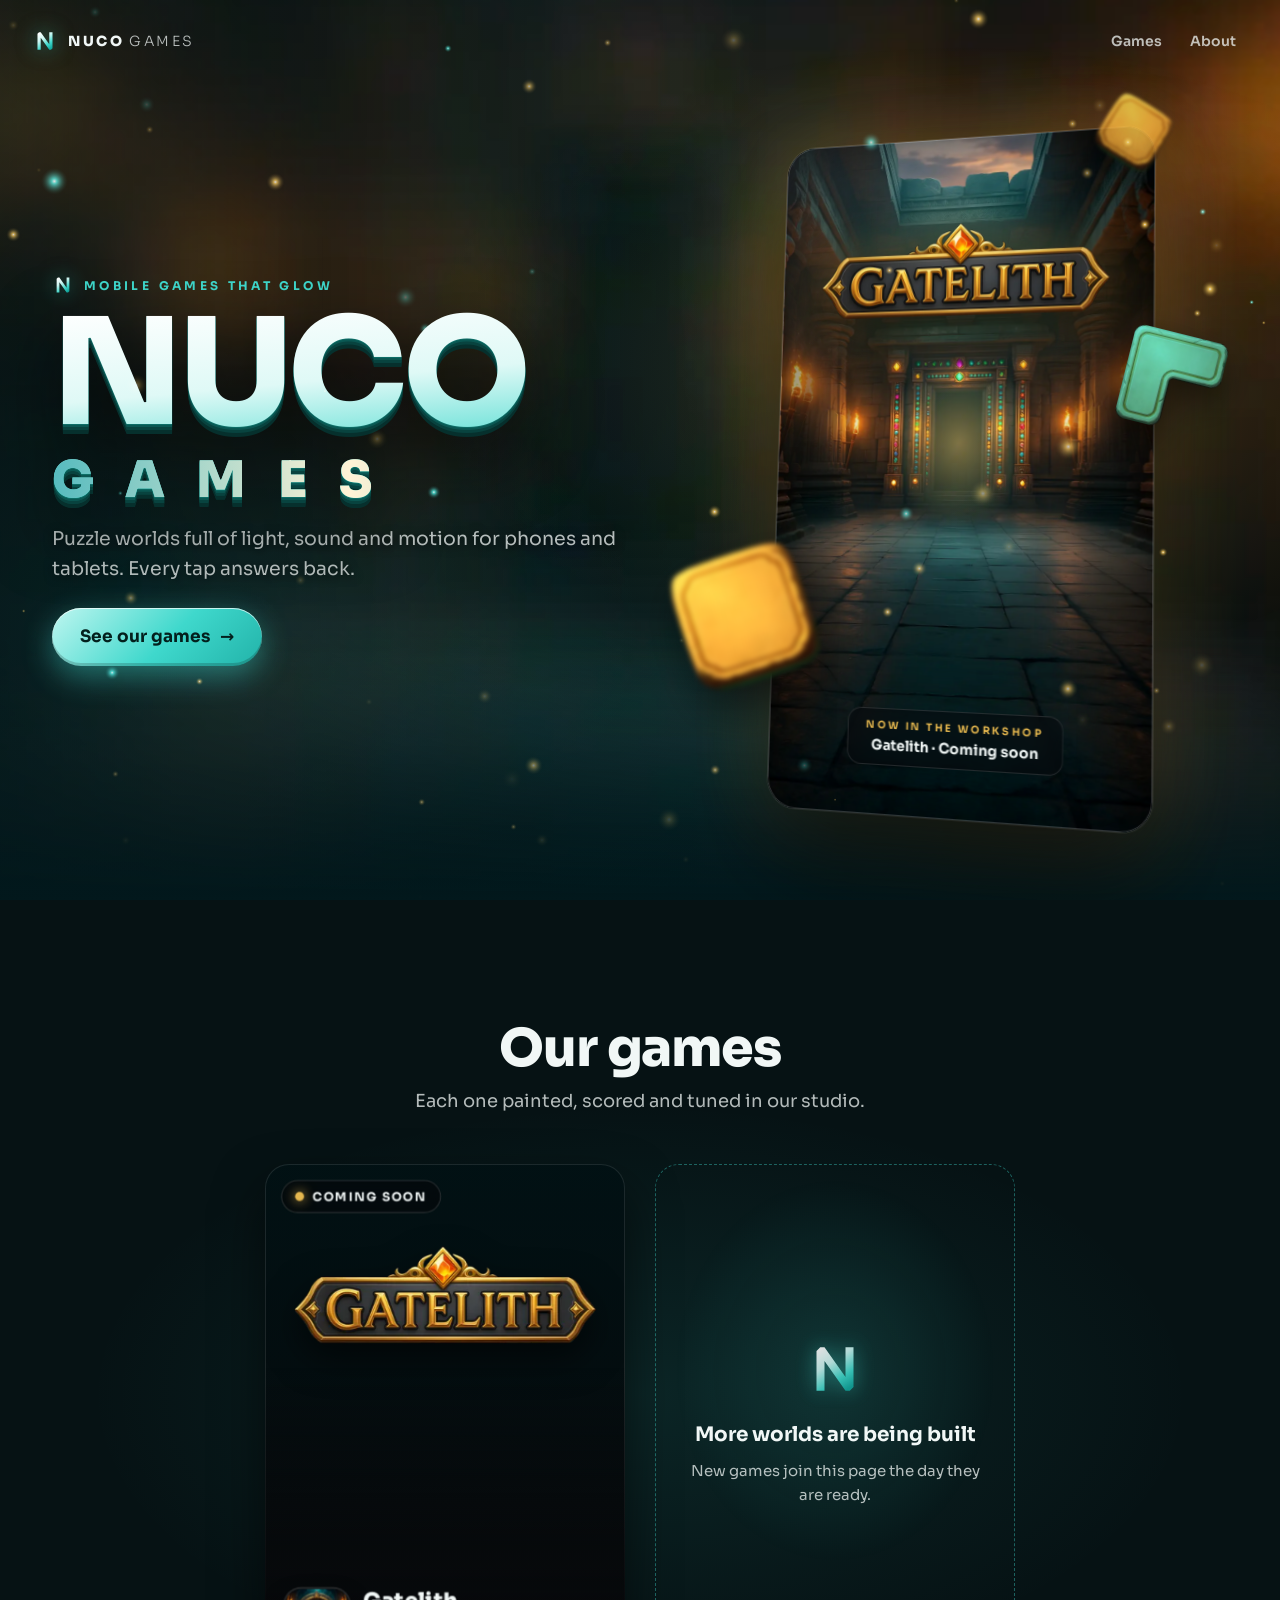
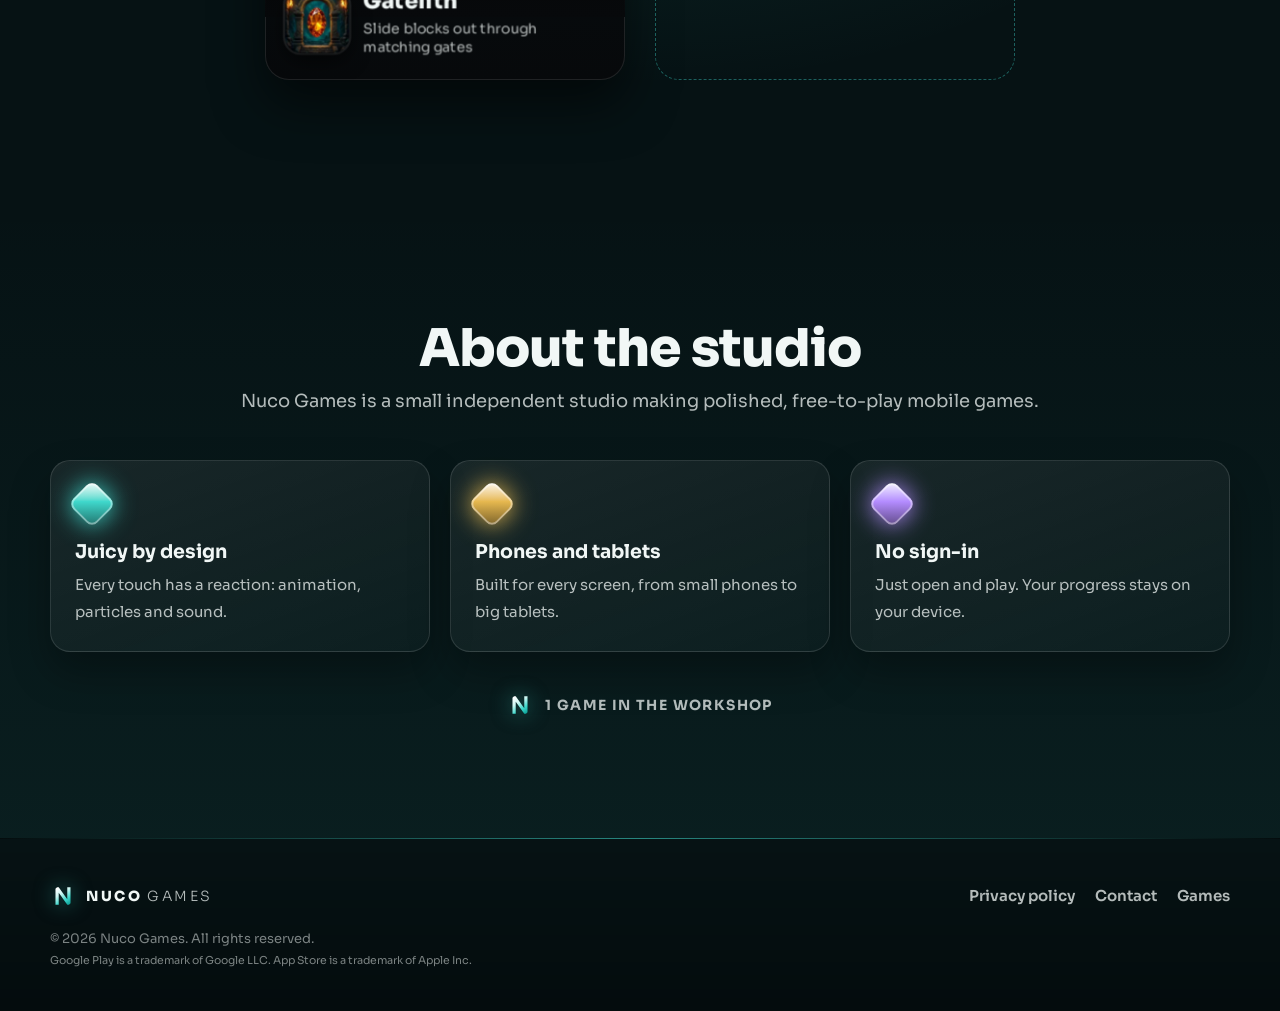
==== index.html @ a5336743 "Site 2026-11-22" ====
<!doctype html>
<html lang="en" class="home">
<head>
<meta charset="utf-8">
<meta name="viewport" content="width=device-width,initial-scale=1,viewport-fit=cover">
<title>Nuco Games – Mobile games that glow</title>
<meta name="description" content="Nuco Games makes rich, juicy puzzle games for phones and tablets.">
<link rel="canonical" href="https://nucoos.com/">
<meta name="theme-color" content="#061214">
<meta property="og:type" content="website">
<meta property="og:site_name" content="Nuco Games">
<meta property="og:title" content="Nuco Games – Mobile games that glow">
<meta property="og:description" content="Nuco Games makes rich, juicy puzzle games for phones and tablets.">
<meta property="og:url" content="https://nucoos.com/">
<meta property="og:image" content="https://nucoos.com/a/home-og-ae91bba1.jpg">
<meta property="og:image:width" content="1200">
<meta property="og:image:height" content="630">
<meta name="twitter:card" content="summary_large_image">
<meta name="twitter:title" content="Nuco Games – Mobile games that glow">
<meta name="twitter:description" content="Nuco Games makes rich, juicy puzzle games for phones and tablets.">
<meta name="twitter:image" content="https://nucoos.com/a/home-og-ae91bba1.jpg">
<link rel="icon" href="/favicon.svg" type="image/svg+xml"><link rel="icon" href="/a/nuco-icon-32-ad04e1c7.png" sizes="32x32"><link rel="apple-touch-icon" href="/a/nuco-icon-180-ad04e1c7.png">
<link rel="preload" href="/a/sora-e65a9309.woff2" as="font" type="font/woff2" crossorigin>
<link rel="preload" href="/a/gatelith-scene-6fc1ca27.webp" as="image">
<style>@font-face{font-family:Sora;src:url(/a/sora-e65a9309.woff2) format("woff2");font-weight:100 800;font-display:swap}:root{--base:#061214;--accent:#3fd8cc;--accent2:#e6b84f}</style>
<link rel="stylesheet" href="/a/site-1e1f7fee.css">
<script>document.documentElement.classList.add('js')</script>
<script src="/a/site-fb6e2aa1.js" defer></script>
</head>
<body>
<a class="skip" href="#main">Skip to content</a>
<header class="top">
  <a class="brand" href="/" aria-label="Nuco Games – Home"><svg class="mono" aria-hidden="true" focusable="false" xmlns="http://www.w3.org/2000/svg" viewBox="0 0 512 512"> <defs> <linearGradient id="ng4" x1="0.22" y1="0" x2="0.78" y2="1"> <stop offset="0"    stop-color="#FFFFFF"/> <stop offset="0.34" stop-color="#CFF7F3"/> <stop offset="0.72" stop-color="#3FD8CC"/> <stop offset="1"    stop-color="#12A79E"/> </linearGradient> </defs> <path fill="url(#ng4)" d=" M 108 430 L 108 112 L 138  82 L 172  82 L 340 320 L 340  82 L 404  82 L 404 400 L 374 430 L 340 430 L 172 192 L 172 430 Z"/> </svg><span>NUCO<b>GAMES</b></span></a>
  <nav aria-label="Main"><a href="/#games">Games</a><a href="/#about">About</a></nav>
</header>
<main id="main">
<section class="hero" data-parallax style="--sky:url(/a/gatelith-sky-6a3b8045.webp);--base:#02181c;--accent:#e6b84f;--accent2:#56bbbf;--brand:#3fd8cc">
  <span class="sky" aria-hidden="true"></span><canvas class="motes" aria-hidden="true"></canvas>
  <div class="hero-in">
    <div class="hero-copy">
      <p class="eyebrow"><svg class="mono big" aria-hidden="true" focusable="false" xmlns="http://www.w3.org/2000/svg" viewBox="0 0 512 512"> <defs> <linearGradient id="ng1" x1="0.22" y1="0" x2="0.78" y2="1"> <stop offset="0"    stop-color="#FFFFFF"/> <stop offset="0.34" stop-color="#CFF7F3"/> <stop offset="0.72" stop-color="#3FD8CC"/> <stop offset="1"    stop-color="#12A79E"/> </linearGradient> </defs> <path fill="url(#ng1)" d=" M 108 430 L 108 112 L 138  82 L 172  82 L 340 320 L 340  82 L 404  82 L 404 400 L 374 430 L 340 430 L 172 192 L 172 430 Z"/> </svg><span>Mobile games that glow</span></p>
      <h1 class="wordmark">NUCO<span>GAMES</span></h1>
      <p class="lead">Puzzle worlds full of light, sound and motion for phones and tablets. Every tap answers back.</p>
      <p class="cta"><a class="btn" href="#games">See our games <span aria-hidden="true">→</span></a></p>
    </div>
    <a class="scene" href="/games/gatelith/" style="--base:#02181c;--accent:#e6b84f;--accent2:#56bbbf"><div class="scene-3d">
  <div class="clip">
    <img class="l-mid" src="/a/gatelith-scene-6fc1ca27.webp" alt="Painted scene from Gatelith" width="900" height="1600" fetchpriority="high" decoding="async">
    <img class="l-near" src="/a/gatelith-near-6e8d4335.webp" alt="" width="900" height="1600" fetchpriority="high" decoding="async">
    <span class="l-glow" aria-hidden="true"></span>
  </div>
  <img class="l-logo" src="/a/gatelith-logo-8a47e856.webp" alt="Gatelith logo" width="720" height="230" decoding="async"><span class="scene-chip"><small>Now in the workshop</small>Gatelith · Coming soon</span>
</div><img class="piece p0" src="/a/gatelith-piece0-7d1e3978.webp" alt="" width="200" height="200" loading="lazy" decoding="async"><img class="piece p1" src="/a/gatelith-piece1-2a43183c.webp" alt="" width="200" height="200" loading="lazy" decoding="async"><img class="piece p2" src="/a/gatelith-piece2-7d1e3978.webp" alt="" width="200" height="200" loading="lazy" decoding="async"></a>
  </div>
</section>
<section class="games" id="games">
  <div class="wrap"><h2 class="rv">Our games</h2><p class="sub rv">Each one painted, scored and tuned in our studio.</p>
  <div class="grid"><article class="card rv" style="--base:#02181c;--accent:#e6b84f;--accent2:#56bbbf">
  <a class="card-link" href="/games/gatelith/" data-tilt aria-label="Discover Gatelith">
    <span class="card-art"><img class="card-bg" src="/a/gatelith-card-1ad51029.webp" alt="Painted scene from Gatelith" width="540" height="680" loading="lazy" decoding="async"></span>
    <img class="card-logo" src="/a/gatelith-logo-s-7e6b64af.webp" width="420" height="134" alt="Gatelith logo" loading="lazy" decoding="async">
    <span class="card-body"><img class="card-icon" src="/a/gatelith-icon-69510635.webp" alt="Gatelith app icon" width="64" height="64" loading="lazy" decoding="async"><span><strong>Gatelith</strong><em>Slide blocks out through matching gates</em></span></span>
    <span class="chip">Coming soon</span>
    <span class="glare" aria-hidden="true"></span>
  </a>
</article><div class="card more rv"><span class="more-in"><svg class="mono huge" aria-hidden="true" focusable="false" xmlns="http://www.w3.org/2000/svg" viewBox="0 0 512 512"> <defs> <linearGradient id="ng2" x1="0.22" y1="0" x2="0.78" y2="1"> <stop offset="0"    stop-color="#FFFFFF"/> <stop offset="0.34" stop-color="#CFF7F3"/> <stop offset="0.72" stop-color="#3FD8CC"/> <stop offset="1"    stop-color="#12A79E"/> </linearGradient> </defs> <path fill="url(#ng2)" d=" M 108 430 L 108 112 L 138  82 L 172  82 L 340 320 L 340  82 L 404  82 L 404 400 L 374 430 L 340 430 L 172 192 L 172 430 Z"/> </svg><strong>More worlds are being built</strong><em>New games join this page the day they are ready.</em></span></div></div></div>
</section>
<section class="about" id="about">
  <div class="wrap"><h2 class="rv">About the studio</h2><p class="sub rv">Nuco Games is a small independent studio making polished, free-to-play mobile games.</p>
  <ul class="feats"><li class="rv"><span class="fi fi1" aria-hidden="true"></span><strong>Juicy by design</strong><span>Every touch has a reaction: animation, particles and sound.</span></li><li class="rv"><span class="fi fi2" aria-hidden="true"></span><strong>Phones and tablets</strong><span>Built for every screen, from small phones to big tablets.</span></li><li class="rv"><span class="fi fi3" aria-hidden="true"></span><strong>No sign-in</strong><span>Just open and play. Your progress stays on your device.</span></li></ul>
  <p class="count rv"><svg class="mono" aria-hidden="true" focusable="false" xmlns="http://www.w3.org/2000/svg" viewBox="0 0 512 512"> <defs> <linearGradient id="ng3" x1="0.22" y1="0" x2="0.78" y2="1"> <stop offset="0"    stop-color="#FFFFFF"/> <stop offset="0.34" stop-color="#CFF7F3"/> <stop offset="0.72" stop-color="#3FD8CC"/> <stop offset="1"    stop-color="#12A79E"/> </linearGradient> </defs> <path fill="url(#ng3)" d=" M 108 430 L 108 112 L 138  82 L 172  82 L 340 320 L 340  82 L 404  82 L 404 400 L 374 430 L 340 430 L 172 192 L 172 430 Z"/> </svg>1 game in the workshop</p></div>
</section>
</main>
<footer class="foot">
  <div class="foot-in">
    <a class="brand" href="/"><svg class="mono" aria-hidden="true" focusable="false" xmlns="http://www.w3.org/2000/svg" viewBox="0 0 512 512"> <defs> <linearGradient id="ng5" x1="0.22" y1="0" x2="0.78" y2="1"> <stop offset="0"    stop-color="#FFFFFF"/> <stop offset="0.34" stop-color="#CFF7F3"/> <stop offset="0.72" stop-color="#3FD8CC"/> <stop offset="1"    stop-color="#12A79E"/> </linearGradient> </defs> <path fill="url(#ng5)" d=" M 108 430 L 108 112 L 138  82 L 172  82 L 340 320 L 340  82 L 404  82 L 404 400 L 374 430 L 340 430 L 172 192 L 172 430 Z"/> </svg><span>NUCO<b>GAMES</b></span></a>
    <nav aria-label="Footer"><a href="/privacy/">Privacy policy</a><a href="mailto:support@nucoos.com">Contact</a><a href="/#games">Games</a></nav>
    <p>© 2026 Nuco Games. All rights reserved.<br><small>Google Play is a trademark of Google LLC. App Store is a trademark of Apple Inc.</small></p>
  </div>
</footer>
</body>
</html>
---- a/site-1e1f7fee.css ----
/* Nuco Games promo site. Theme comes from per-page CSS variables:
   --base (deep background), --accent / --accent2 (from the game's painted art), --brand (studio teal). */
:root{--ink:#f1f7f6;--muted:rgba(241,247,246,.74);--line:rgba(255,255,255,.12);--brand:#3fd8cc;--px:0;--py:0;--sy:0;
  --radius:24px;--ease:cubic-bezier(.2,.8,.2,1);color-scheme:dark}
*,*::before,*::after{box-sizing:border-box}
html{-webkit-text-size-adjust:100%;scroll-behavior:smooth}
body{margin:0;background:var(--base);color:var(--ink);font:400 17px/1.6 Sora,system-ui,-apple-system,"Segoe UI",Roboto,sans-serif;
  -webkit-font-smoothing:antialiased;overflow-x:hidden}
img{max-width:100%;height:auto;display:block}
a{color:inherit}
h1,h2,h3{line-height:1.1;margin:0}
.wrap{width:min(1180px,100% - 32px);margin-inline:auto}
.skip{position:absolute;left:-999px;top:8px;z-index:99;background:var(--ink);color:#000;padding:8px 14px;border-radius:8px}
.skip:focus{left:8px}
:focus-visible{outline:3px solid var(--brand);outline-offset:3px;border-radius:6px}

/* ---------- header / brand ---------- */
.top{position:absolute;z-index:20;inset:0 0 auto;display:flex;align-items:center;justify-content:space-between;
  padding:max(14px,env(safe-area-inset-top)) 16px 14px}
.brand{display:inline-flex;align-items:center;gap:10px;text-decoration:none;font-weight:800;letter-spacing:.18em;font-size:14px}
.brand b{font-weight:300;margin-left:.35em;color:var(--muted)}
.mono{width:26px;height:26px;filter:drop-shadow(0 0 10px rgba(63,216,204,.55))}
.top nav{display:flex;gap:4px}
.top nav a{text-decoration:none;font-size:14px;font-weight:600;padding:8px 12px;border-radius:99px;color:var(--muted);transition:.25s}
.top nav a:hover{color:var(--ink);background:rgba(255,255,255,.08)}
.plain .top{position:relative;background:linear-gradient(rgba(0,0,0,.35),transparent)}

/* ---------- hero ---------- */
.hero{position:relative;isolation:isolate;overflow:hidden;min-height:100vh;min-height:100svh;display:flex}
.sky{position:absolute;inset:-8%;z-index:-3;background:var(--sky,none) center/cover,var(--base);filter:saturate(1.25);
  transform:translate3d(calc(var(--px)*-14px),calc(var(--py)*-10px + var(--sy)*.25px),0) scale(1.08)}
.hero::before{content:"";position:absolute;inset:0;z-index:-2;pointer-events:none;
  background:radial-gradient(60% 50% at 75% 40%,color-mix(in srgb,var(--accent) 22%,transparent),transparent 70%),
    radial-gradient(50% 45% at 15% 70%,color-mix(in srgb,var(--brand) 18%,transparent),transparent 70%)}
.hero::after{content:"";position:absolute;inset:0;z-index:1;pointer-events:none;
  background:linear-gradient(180deg,rgba(0,0,0,.45) 0,transparent 22%,transparent 42%,color-mix(in srgb,var(--base) 80%,transparent) 72%,var(--base) 100%)}
.motes{position:absolute;inset:0;width:100%;height:100%;z-index:4;pointer-events:none;mix-blend-mode:screen}
.hero-in{position:relative;z-index:3;width:100%;display:flex;flex-direction:column;justify-content:flex-end;
  padding:110px 16px max(40px,env(safe-area-inset-bottom))}
.hero-copy{position:relative;z-index:5;max-width:640px;text-align:center;margin-inline:auto}
.eyebrow{display:inline-flex;align-items:center;gap:10px;margin:0 0 14px;text-transform:uppercase;letter-spacing:.28em;
  font-size:12px;font-weight:700;color:var(--brand)}
.eyebrow .mono{width:22px;height:22px}
.wordmark{font-weight:800;font-size:clamp(54px,15vw,148px);letter-spacing:-.03em;line-height:.86;
  background:linear-gradient(175deg,#fff 0%,#dff9f6 38%,var(--brand) 78%,#119c93 100%);-webkit-background-clip:text;background-clip:text;color:transparent;
  filter:drop-shadow(0 1px 0 #0d6e67) drop-shadow(0 2px 0 #0a5853) drop-shadow(0 3px 0 #08433f) drop-shadow(0 4px 0 #06302d) drop-shadow(0 22px 34px rgba(0,0,0,.65))}
.wordmark span{display:block;font-size:.34em;letter-spacing:.62em;margin:.35em -.62em 0 0;line-height:1;
  background:linear-gradient(90deg,var(--accent2),#fff3d6,var(--accent2));-webkit-background-clip:text;background-clip:text}
.lead{font-size:clamp(15px,2.2vw,19px);color:var(--muted);max-width:34em;margin:18px auto 0;text-shadow:0 2px 10px rgba(0,0,0,.7)}
.cta{margin:24px 0 0}
.btn{position:relative;overflow:hidden;display:inline-flex;align-items:center;gap:10px;padding:15px 28px;border-radius:99px;
  font-weight:700;text-decoration:none;color:#03201d;background:linear-gradient(135deg,#bff6f0,var(--brand) 55%,#22b3a9);
  box-shadow:0 10px 30px color-mix(in srgb,var(--brand) 45%,transparent),inset 0 1px 0 rgba(255,255,255,.7),inset 0 -3px 0 rgba(0,0,0,.18);
  transition:transform .3s var(--ease),box-shadow .3s}
.btn::after{content:"";position:absolute;inset:0;background:linear-gradient(110deg,transparent 30%,rgba(255,255,255,.7) 50%,transparent 70%);
  transform:translateX(-120%);animation:shine 4.5s 1.5s infinite}
.btn:hover{transform:translateY(-3px) scale(1.03);box-shadow:0 16px 40px color-mix(in srgb,var(--brand) 60%,transparent)}
@keyframes shine{0%,70%{transform:translateX(-120%)}100%{transform:translateX(120%)}}

/* the layered scene: full-bleed backdrop on phones, a floating 3D portal on wide screens */
.scene{position:absolute;inset:0;z-index:0;display:block;text-decoration:none;perspective:1100px}
.scene-3d{position:absolute;inset:0;transform-style:preserve-3d}
.clip{position:absolute;inset:0;overflow:hidden}
.clip img{position:absolute;inset:-4%;width:108%;height:108%;max-width:none;object-fit:cover}
.l-mid{transform:translate3d(calc(var(--px)*-10px),calc(var(--py)*-8px + var(--sy)*.12px),0) scale(1.02)}
.l-near{transform:translate3d(calc(var(--px)*-30px),calc(var(--py)*-18px + var(--sy)*-.08px),0) scale(1.1)}
.l-glow{position:absolute;inset:0;background:radial-gradient(28% 18% at 50% 46%,color-mix(in srgb,var(--accent) 55%,transparent),transparent 70%);
  mix-blend-mode:screen;animation:breathe 5s ease-in-out infinite}
@keyframes breathe{50%{opacity:.45}}
.l-logo{position:absolute;left:50%;top:15%;width:min(74%,420px);transform:translate3d(-50%,0,0);
  filter:drop-shadow(0 18px 24px rgba(0,0,0,.6)) drop-shadow(0 0 30px color-mix(in srgb,var(--accent) 35%,transparent));animation:float 7s ease-in-out infinite}
.scene-chip{position:absolute;left:50%;top:calc(15% + min(26vw,150px));transform:translateX(-50%);white-space:nowrap;
  display:flex;flex-direction:column;align-items:center;padding:8px 18px;border-radius:14px;font-size:14px;font-weight:700;
  background:rgba(8,12,16,.55);backdrop-filter:blur(8px);-webkit-backdrop-filter:blur(8px);border:1px solid var(--line)}
.scene-chip small{font-size:10px;letter-spacing:.24em;text-transform:uppercase;color:var(--accent);font-weight:700}
.piece{position:absolute;z-index:6;width:clamp(56px,16vw,120px);height:auto;pointer-events:none;
  filter:drop-shadow(0 16px 18px rgba(0,0,0,.55));animation:float 8s ease-in-out infinite}
.p0{left:-4%;top:58%;transform:translate3d(calc(var(--px)*46px),calc(var(--py)*30px),0) rotate(-18deg);filter:blur(2.5px) drop-shadow(0 20px 20px rgba(0,0,0,.5));animation-delay:-2s}
.p1{right:-3%;top:36%;width:clamp(44px,12vw,92px);transform:translate3d(calc(var(--px)*28px),calc(var(--py)*20px),0) rotate(14deg);animation-delay:-5s}
.p2{right:12%;top:8%;width:clamp(30px,8vw,60px);transform:translate3d(calc(var(--px)*12px),calc(var(--py)*8px),0) rotate(32deg);filter:blur(1.5px);opacity:.8}
@keyframes float{50%{translate:0 -12px}}

/* ---------- game hero ---------- */
.glogo{margin:0 auto}
.glogo img{width:min(88vw,520px);margin-inline:auto;filter:drop-shadow(0 20px 28px rgba(0,0,0,.6)) drop-shadow(0 0 40px color-mix(in srgb,var(--accent) 30%,transparent))}
.pitch{font-size:clamp(17px,2.4vw,22px);font-weight:600;margin:18px auto 0;max-width:26em;text-shadow:0 2px 12px rgba(0,0,0,.8)}
.stores{display:flex;flex-wrap:wrap;gap:12px;justify-content:center;margin-top:26px}
.store-btn{display:inline-flex;align-items:center;gap:12px;padding:10px 22px 10px 16px;border-radius:16px;text-decoration:none;
  background:linear-gradient(180deg,#1b1f25,#050608);border:1px solid rgba(255,255,255,.22);font-weight:700;font-size:19px;line-height:1.1;
  box-shadow:0 10px 26px rgba(0,0,0,.5),inset 0 1px 0 rgba(255,255,255,.12);transition:transform .25s var(--ease),border-color .25s}
.store-btn svg{width:28px;height:28px;color:var(--accent)}
.store-btn small{display:block;font-size:11px;font-weight:500;letter-spacing:.04em;color:var(--muted)}
.store-btn span{display:block}
.store-btn:hover{transform:translateY(-3px);border-color:var(--accent)}
.soon-pill{display:inline-flex;align-items:center;gap:12px;padding:13px 24px;border-radius:99px;font-weight:700;letter-spacing:.14em;text-transform:uppercase;font-size:14px;
  background:color-mix(in srgb,var(--base) 55%,transparent);backdrop-filter:blur(10px);-webkit-backdrop-filter:blur(10px);
  border:1px solid color-mix(in srgb,var(--accent) 55%,transparent);box-shadow:0 0 30px color-mix(in srgb,var(--accent) 25%,transparent)}
.soon-pill i,.chip::before{width:9px;height:9px;border-radius:50%;background:var(--accent);box-shadow:0 0 12px var(--accent);animation:pulse 2s infinite}
@keyframes pulse{50%{opacity:.35;transform:scale(.7)}}

/* ---------- sections ---------- */
section h2{font-size:clamp(30px,5vw,52px);font-weight:800;letter-spacing:-.02em}
.game section h2{text-align:center;font-family:GameFont,Sora,serif;font-weight:700;letter-spacing:.02em}
.sub{color:var(--muted);margin:10px 0 0;font-size:clamp(16px,2vw,18px)}
.games,.about,.story,.shots,.getit{position:relative;padding:clamp(70px,10vw,120px) 0}
.games{background:radial-gradient(60% 45% at 50% 55%,color-mix(in srgb,var(--brand) 10%,transparent),transparent 72%)}
.games .wrap>h2,.games .wrap>.sub,.about .wrap>h2,.about .wrap>.sub{text-align:center}
.grid{display:grid;grid-template-columns:repeat(auto-fit,minmax(min(290px,100%),360px));justify-content:center;gap:30px;margin-top:48px}
.more{display:flex;border-radius:var(--radius);border:1.5px dashed color-mix(in srgb,var(--brand) 40%,transparent);min-height:260px;
  background:radial-gradient(60% 50% at 50% 40%,color-mix(in srgb,var(--brand) 12%,transparent),transparent 75%)}
.more-in{margin:auto;padding:30px;text-align:center;display:flex;flex-direction:column;align-items:center;gap:8px}
.more .huge{width:64px;height:64px;margin-bottom:10px;opacity:.85;animation:float 6s ease-in-out infinite}
.more strong{font-size:20px}.more em{font-style:normal;color:var(--muted);font-size:15px;max-width:22em}
.empty{margin-top:30px;color:var(--muted)}

/* game card: tilts in 3D toward the pointer, layers float at different depths */
.card{perspective:1000px}
.card-link{--rx:0deg;--ry:0deg;--gx:50%;--gy:30%;position:relative;display:block;text-decoration:none;border-radius:var(--radius);
  transform-style:preserve-3d;transform:rotateX(var(--rx)) rotateY(var(--ry));transition:transform .5s var(--ease),box-shadow .4s;
  background:linear-gradient(180deg,color-mix(in srgb,var(--base) 70%,#000),#07090b);
  box-shadow:0 24px 50px rgba(0,0,0,.55),inset 0 0 0 1px rgba(255,255,255,.1)}
.card-link.tilting{transition:transform .08s linear,box-shadow .4s}
.card-link:hover,.card-link:focus-visible{box-shadow:0 34px 70px rgba(0,0,0,.6),0 0 0 1px color-mix(in srgb,var(--accent) 70%,transparent),0 0 60px color-mix(in srgb,var(--accent) 35%,transparent)}
.card-art{display:block;aspect-ratio:540/680;overflow:hidden;border-radius:var(--radius) var(--radius) 0 0;position:relative}
.card-art::after{content:"";position:absolute;inset:0;background:linear-gradient(180deg,transparent 45%,#07090b 100%)}
.card-bg{width:100%;height:100%;object-fit:cover;transform:scale(1.04);transition:transform 1.2s var(--ease)}
.card-link:hover .card-bg{transform:scale(1.12)}
.card-logo{position:absolute;left:8%;width:84%;top:16%;transform:translateZ(60px);filter:drop-shadow(0 14px 18px rgba(0,0,0,.6))}
.card-body{position:relative;display:flex;gap:14px;align-items:center;padding:0 20px 22px;margin-top:-34px;transform:translateZ(36px)}
.card-icon{width:64px;height:64px;border-radius:16px;flex:none;box-shadow:0 8px 20px rgba(0,0,0,.6),0 0 0 2px rgba(255,255,255,.15)}
.card-body strong{display:block;font-size:22px;font-weight:800}
.card-body em{display:block;font-style:normal;font-size:14px;line-height:1.4;color:var(--muted)}
.chip{position:absolute;top:16px;left:16px;display:inline-flex;align-items:center;gap:8px;padding:6px 13px;border-radius:99px;font-size:12px;font-weight:700;
  letter-spacing:.12em;text-transform:uppercase;background:rgba(5,8,10,.62);backdrop-filter:blur(8px);-webkit-backdrop-filter:blur(8px);
  border:1px solid rgba(255,255,255,.16);transform:translateZ(70px)}
.chip::before{content:""}
.glare{position:absolute;inset:0;border-radius:inherit;pointer-events:none;opacity:0;transition:opacity .4s;
  background:radial-gradient(circle at var(--gx) var(--gy),rgba(255,255,255,.28),transparent 45%);mix-blend-mode:overlay}
.card-link:hover .glare{opacity:1}

.about{background:linear-gradient(180deg,transparent,color-mix(in srgb,var(--brand) 6%,transparent))}
.feats{list-style:none;padding:0;margin:44px 0 0;display:grid;grid-template-columns:repeat(auto-fit,minmax(min(240px,100%),1fr));gap:20px}
.feats li{position:relative;padding:26px 24px;border-radius:20px;background:linear-gradient(160deg,rgba(255,255,255,.07),rgba(255,255,255,.02));
  border:1px solid var(--line);box-shadow:0 20px 40px rgba(0,0,0,.3)}
.feats strong{display:block;font-size:19px;margin:16px 0 4px}
.feats li>span:last-child{color:var(--muted);font-size:15px}
.fi{display:block;width:34px;height:34px;transform:rotate(45deg);border-radius:8px;
  background:linear-gradient(135deg,#fff,var(--c) 45%,color-mix(in srgb,var(--c) 50%,#000));box-shadow:0 0 24px var(--c),inset 0 0 0 2px rgba(255,255,255,.4)}
.fi1{--c:var(--brand)}.fi2{--c:var(--accent2)}.fi3{--c:#b48cff}
.count{display:flex;justify-content:center;align-items:center;gap:12px;margin:40px 0 0;font-weight:700;letter-spacing:.1em;text-transform:uppercase;font-size:14px;color:var(--muted)}

/* game page sections */
.story{text-align:center;background:radial-gradient(50% 60% at 50% 50%,color-mix(in srgb,var(--accent) 12%,transparent),transparent 75%)}
.story blockquote{margin:34px auto 0;max-width:820px;position:relative;padding:34px 0}
.story blockquote::before,.story blockquote::after{content:"";position:absolute;left:50%;width:min(320px,70%);height:2px;transform:translateX(-50%);
  background:linear-gradient(90deg,transparent,var(--accent),transparent)}
.story blockquote::before{top:0}.story blockquote::after{bottom:0}
.story p{margin:0;font-family:GameFont,Georgia,serif;font-size:clamp(21px,3.2vw,34px);line-height:1.45;
  background:linear-gradient(180deg,#fff,color-mix(in srgb,var(--accent) 30%,#fff));-webkit-background-clip:text;background-clip:text;color:transparent}
.shots{padding-bottom:clamp(50px,8vw,90px)}
.phones{display:flex;gap:22px;overflow-x:auto;scroll-snap-type:x mandatory;padding:40px 16px 50px;scrollbar-width:none;perspective:1400px}
.phones::-webkit-scrollbar{display:none}
.phone{flex:none;margin:0;scroll-snap-align:center;width:clamp(200px,62vw,260px);padding:9px;border-radius:38px;position:relative;
  background:linear-gradient(160deg,#3a4049,#0b0d10 40%,#20252c);
  box-shadow:inset 0 0 0 1.5px rgba(255,255,255,.14),0 30px 60px rgba(0,0,0,.6),0 0 50px color-mix(in srgb,var(--accent) 18%,transparent);
  transition:transform .6s var(--ease)}
.phone::before{content:"";position:absolute;z-index:2;top:16px;left:50%;width:9px;height:9px;transform:translateX(-50%);border-radius:50%;background:#050607;box-shadow:0 0 0 1.5px rgba(255,255,255,.08)}
.phone img{border-radius:30px;width:100%;height:auto;aspect-ratio:420/910;object-fit:cover}
.getit{text-align:center}
.getit .wrap{padding:44px 20px;border-radius:30px;max-width:760px;background:linear-gradient(160deg,rgba(255,255,255,.08),rgba(255,255,255,.02));
  border:1px solid var(--line);box-shadow:0 30px 70px rgba(0,0,0,.4),0 0 80px color-mix(in srgb,var(--accent) 12%,transparent)}
.getit-icon{width:96px;height:96px;border-radius:24px;margin:0 auto 18px;box-shadow:0 14px 30px rgba(0,0,0,.6),0 0 40px color-mix(in srgb,var(--accent) 40%,transparent)}
.back{display:inline-block;margin-top:26px;color:var(--muted);text-decoration:none;font-weight:600}
.back:hover{color:var(--ink)}

/* legal / 404 */
.doc{padding:40px 0 90px;max-width:760px}
.doc h1{font-size:clamp(32px,6vw,48px);margin:10px 0 6px}
.doc h2{font-size:22px;margin:34px 0 8px;color:var(--brand)}
.doc p,.doc li{color:var(--muted)}
.doc a:not(.btn){color:var(--brand);overflow-wrap:anywhere}
.plain main{background:radial-gradient(70% 40% at 50% 0,color-mix(in srgb,var(--brand) 10%,transparent),transparent 70%)}
.nf{text-align:center;padding:16vh 0}

.foot{border-top:1px solid transparent;border-image:linear-gradient(90deg,transparent,color-mix(in srgb,var(--brand) 60%,transparent),transparent) 1;
  background:linear-gradient(180deg,transparent,rgba(0,0,0,.35));padding:44px 0 max(40px,env(safe-area-inset-bottom))}
.foot-in{width:min(1180px,100% - 32px);margin:auto;display:flex;flex-wrap:wrap;gap:20px 40px;align-items:center;justify-content:space-between}
.foot nav{display:flex;flex-wrap:wrap;gap:20px}
.foot nav a{color:var(--muted);text-decoration:none;font-weight:600;font-size:15px}
.foot nav a:hover{color:var(--ink)}
.foot p{margin:0;width:100%;color:rgba(241,247,246,.5);font-size:13px}

/* reveal on scroll (only when JS runs; content is always visible without it) */
.js .rv{opacity:0;translate:0 26px;transition:opacity .8s var(--ease),translate .8s var(--ease),transform .6s var(--ease)}
.js .rv.in{opacity:1;translate:none}

/* ---------- wide screens: the scene becomes a floating, tilting portal ---------- */
@media (min-width:900px){
  .top{padding:22px 32px}
  .hero-in{display:grid;grid-template-columns:1.05fr .95fr;align-items:center;gap:40px;max-width:1240px;margin:auto;padding:120px 32px 80px}
  .hero-copy{text-align:left;margin:0}
  .wordmark span{margin-right:0}
  .lead{margin-left:0}
  .hero-copy .stores{justify-content:flex-start}
  .scene{position:relative;inset:auto;justify-self:center;width:min(100%,calc(min(76vh,740px) * .5625));aspect-ratio:9/16;z-index:2}
  .scene-3d{border-radius:30px;transform:rotateY(calc(-13deg + var(--px)*9deg)) rotateX(calc(5deg - var(--py)*7deg));transition:transform .2s linear;
    box-shadow:0 50px 90px rgba(0,0,0,.6),0 0 0 1px rgba(255,255,255,.14),0 0 90px color-mix(in srgb,var(--accent) 28%,transparent)}
  .clip{border-radius:30px}
  .clip::after{content:"";position:absolute;inset:0;border-radius:inherit;box-shadow:inset 0 0 0 1px rgba(255,255,255,.18),inset 0 0 60px rgba(0,0,0,.5);
    background:linear-gradient(125deg,rgba(255,255,255,.16),transparent 30%)}
  .l-logo{width:78%;top:13%;transform:translate3d(-50%,0,55px)}
  .scene-chip{top:auto;bottom:7%;transform:translate3d(-50%,0,60px)}
  .piece{width:130px}
  .p0{left:-22%;top:62%}.p1{right:-18%;top:30%;width:96px}.p2{right:-4%;top:-4%;width:64px}
  .hero::after{background:linear-gradient(90deg,color-mix(in srgb,var(--base) 70%,transparent),transparent 60%),linear-gradient(180deg,transparent 70%,var(--base))}
  .phones{justify-content:center;overflow:visible;flex-wrap:nowrap;gap:28px}
  .phone{width:min(240px,21vw)}
  .phone:nth-child(1){transform:rotateY(16deg) translateY(30px)}.phone:nth-child(2){transform:rotateY(6deg)}
  .phone:nth-child(3){transform:rotateY(-6deg)}.phone:nth-child(4){transform:rotateY(-16deg) translateY(30px)}
  .phone:hover{transform:translateY(-14px) scale(1.04)}
}
/* game pages on phones: no portal chip, copy sits low over the painted scene */
.ghero .hero-copy{padding-top:max(260px,40vh)}
@media (min-width:900px){.ghero .hero-copy{padding-top:0}}
.home .hero-copy{padding-top:max(300px,42vh)}
@media (min-width:900px){.home .hero-copy{padding-top:0}}

@media (prefers-reduced-motion:reduce){
  *,*::before,*::after{animation:none!important;transition:none!important;scroll-behavior:auto!important}
  .js .rv{opacity:1;translate:none}
  .scene-3d{transform:none!important}
}
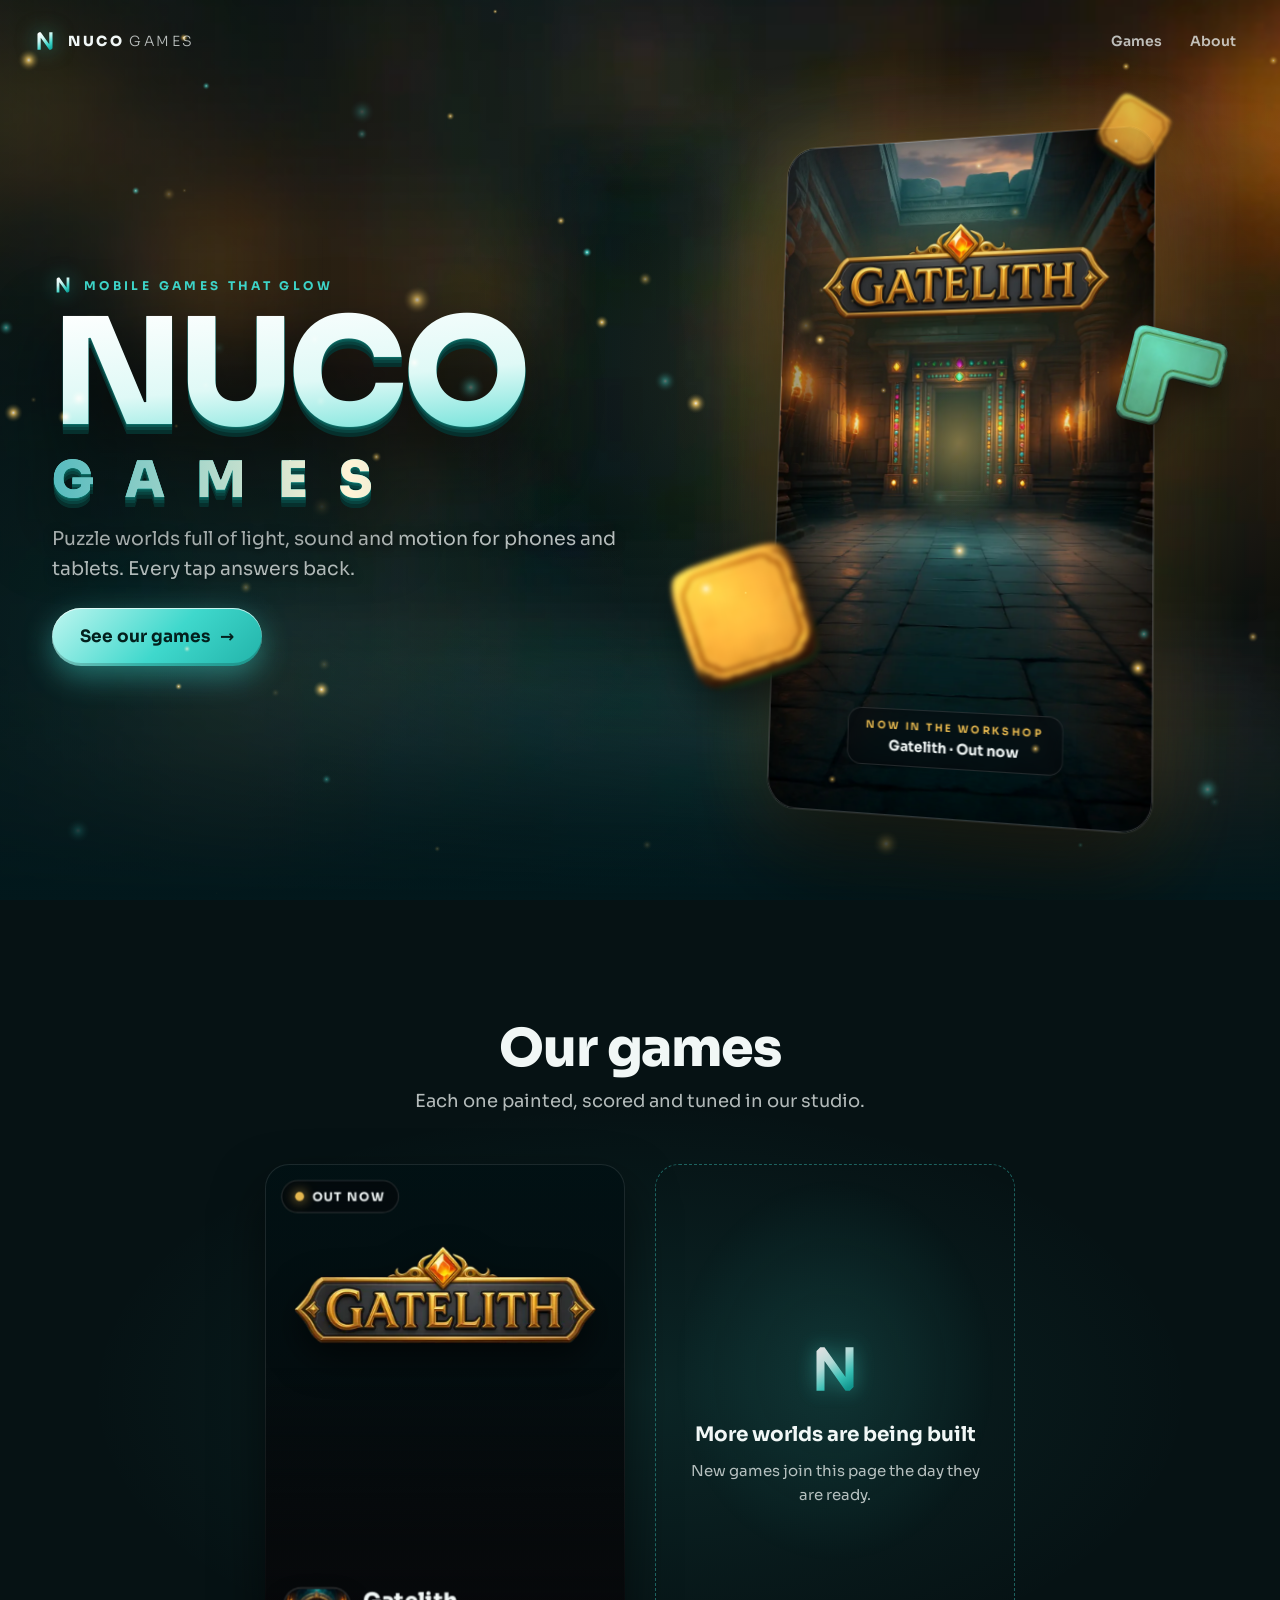
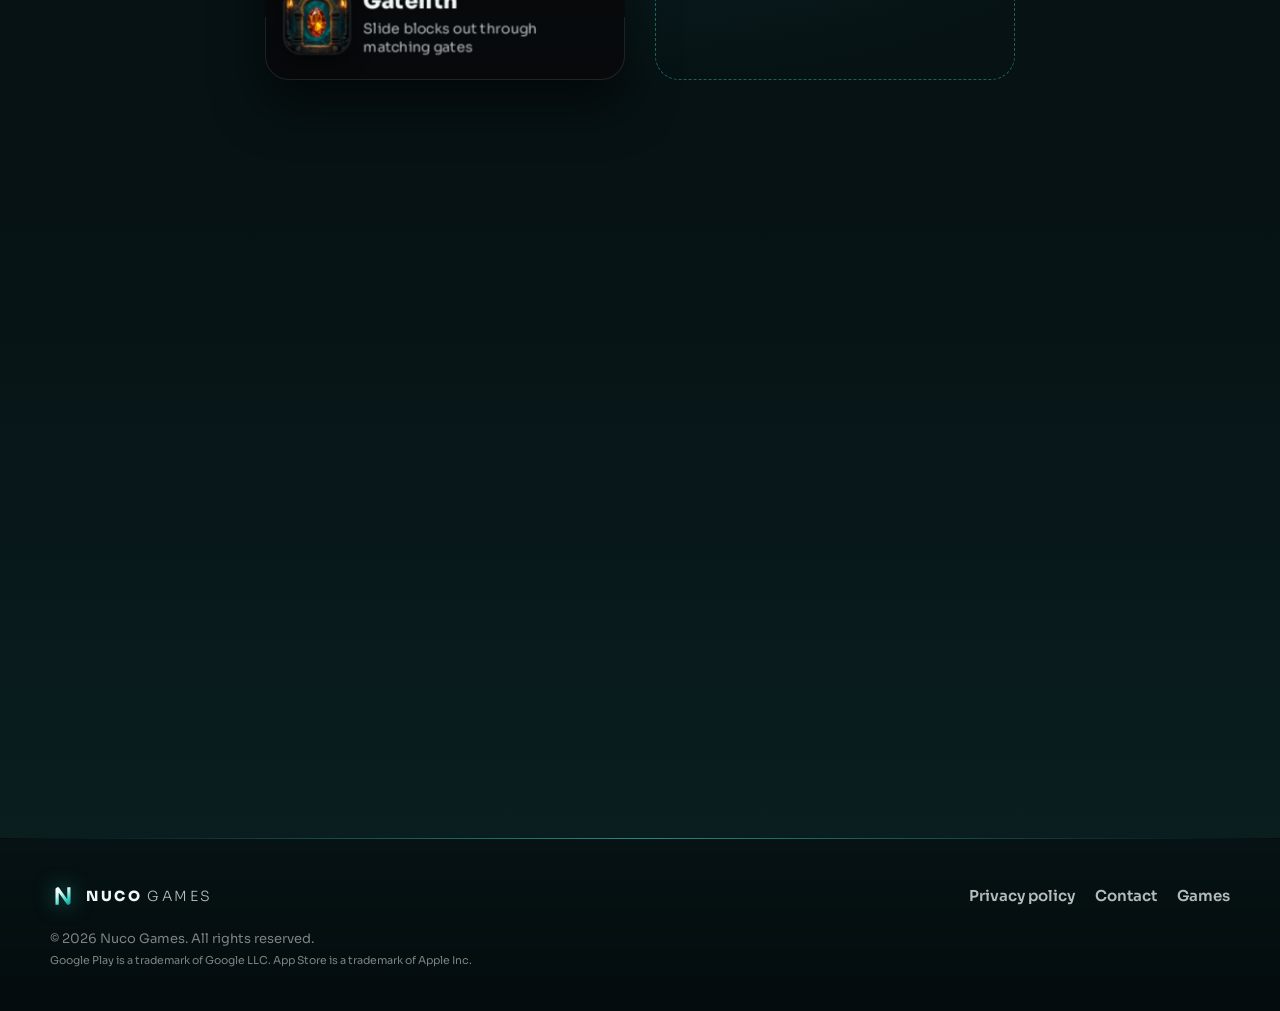
==== commit 7811a5ee: "Site 2026-11-22" ====
--- a/index.html
+++ b/index.html
@@ -49,7 +49,7 @@
     <img class="l-near" src="/a/gatelith-near-6e8d4335.webp" alt="" width="900" height="1600" fetchpriority="high" decoding="async">
     <span class="l-glow" aria-hidden="true"></span>
   </div>
-  <img class="l-logo" src="/a/gatelith-logo-8a47e856.webp" alt="Gatelith logo" width="720" height="230" decoding="async"><span class="scene-chip"><small>Now in the workshop</small>Gatelith · Coming soon</span>
+  <img class="l-logo" src="/a/gatelith-logo-8a47e856.webp" alt="Gatelith logo" width="720" height="230" decoding="async"><span class="scene-chip"><small>Now in the workshop</small>Gatelith · Out now</span>
 </div><img class="piece p0" src="/a/gatelith-piece0-7d1e3978.webp" alt="" width="200" height="200" loading="lazy" decoding="async"><img class="piece p1" src="/a/gatelith-piece1-2a43183c.webp" alt="" width="200" height="200" loading="lazy" decoding="async"><img class="piece p2" src="/a/gatelith-piece2-7d1e3978.webp" alt="" width="200" height="200" loading="lazy" decoding="async"></a>
   </div>
 </section>
@@ -60,7 +60,7 @@
     <span class="card-art"><img class="card-bg" src="/a/gatelith-card-1ad51029.webp" alt="Painted scene from Gatelith" width="540" height="680" loading="lazy" decoding="async"></span>
     <img class="card-logo" src="/a/gatelith-logo-s-7e6b64af.webp" width="420" height="134" alt="Gatelith logo" loading="lazy" decoding="async">
     <span class="card-body"><img class="card-icon" src="/a/gatelith-icon-69510635.webp" alt="Gatelith app icon" width="64" height="64" loading="lazy" decoding="async"><span><strong>Gatelith</strong><em>Slide blocks out through matching gates</em></span></span>
-    <span class="chip">Coming soon</span>
+    <span class="chip live">Out now</span>
     <span class="glare" aria-hidden="true"></span>
   </a>
 </article><div class="card more rv"><span class="more-in"><svg class="mono huge" aria-hidden="true" focusable="false" xmlns="http://www.w3.org/2000/svg" viewBox="0 0 512 512"> <defs> <linearGradient id="ng2" x1="0.22" y1="0" x2="0.78" y2="1"> <stop offset="0"    stop-color="#FFFFFF"/> <stop offset="0.34" stop-color="#CFF7F3"/> <stop offset="0.72" stop-color="#3FD8CC"/> <stop offset="1"    stop-color="#12A79E"/> </linearGradient> </defs> <path fill="url(#ng2)" d=" M 108 430 L 108 112 L 138  82 L 172  82 L 340 320 L 340  82 L 404  82 L 404 400 L 374 430 L 340 430 L 172 192 L 172 430 Z"/> </svg><strong>More worlds are being built</strong><em>New games join this page the day they are ready.</em></span></div></div></div>
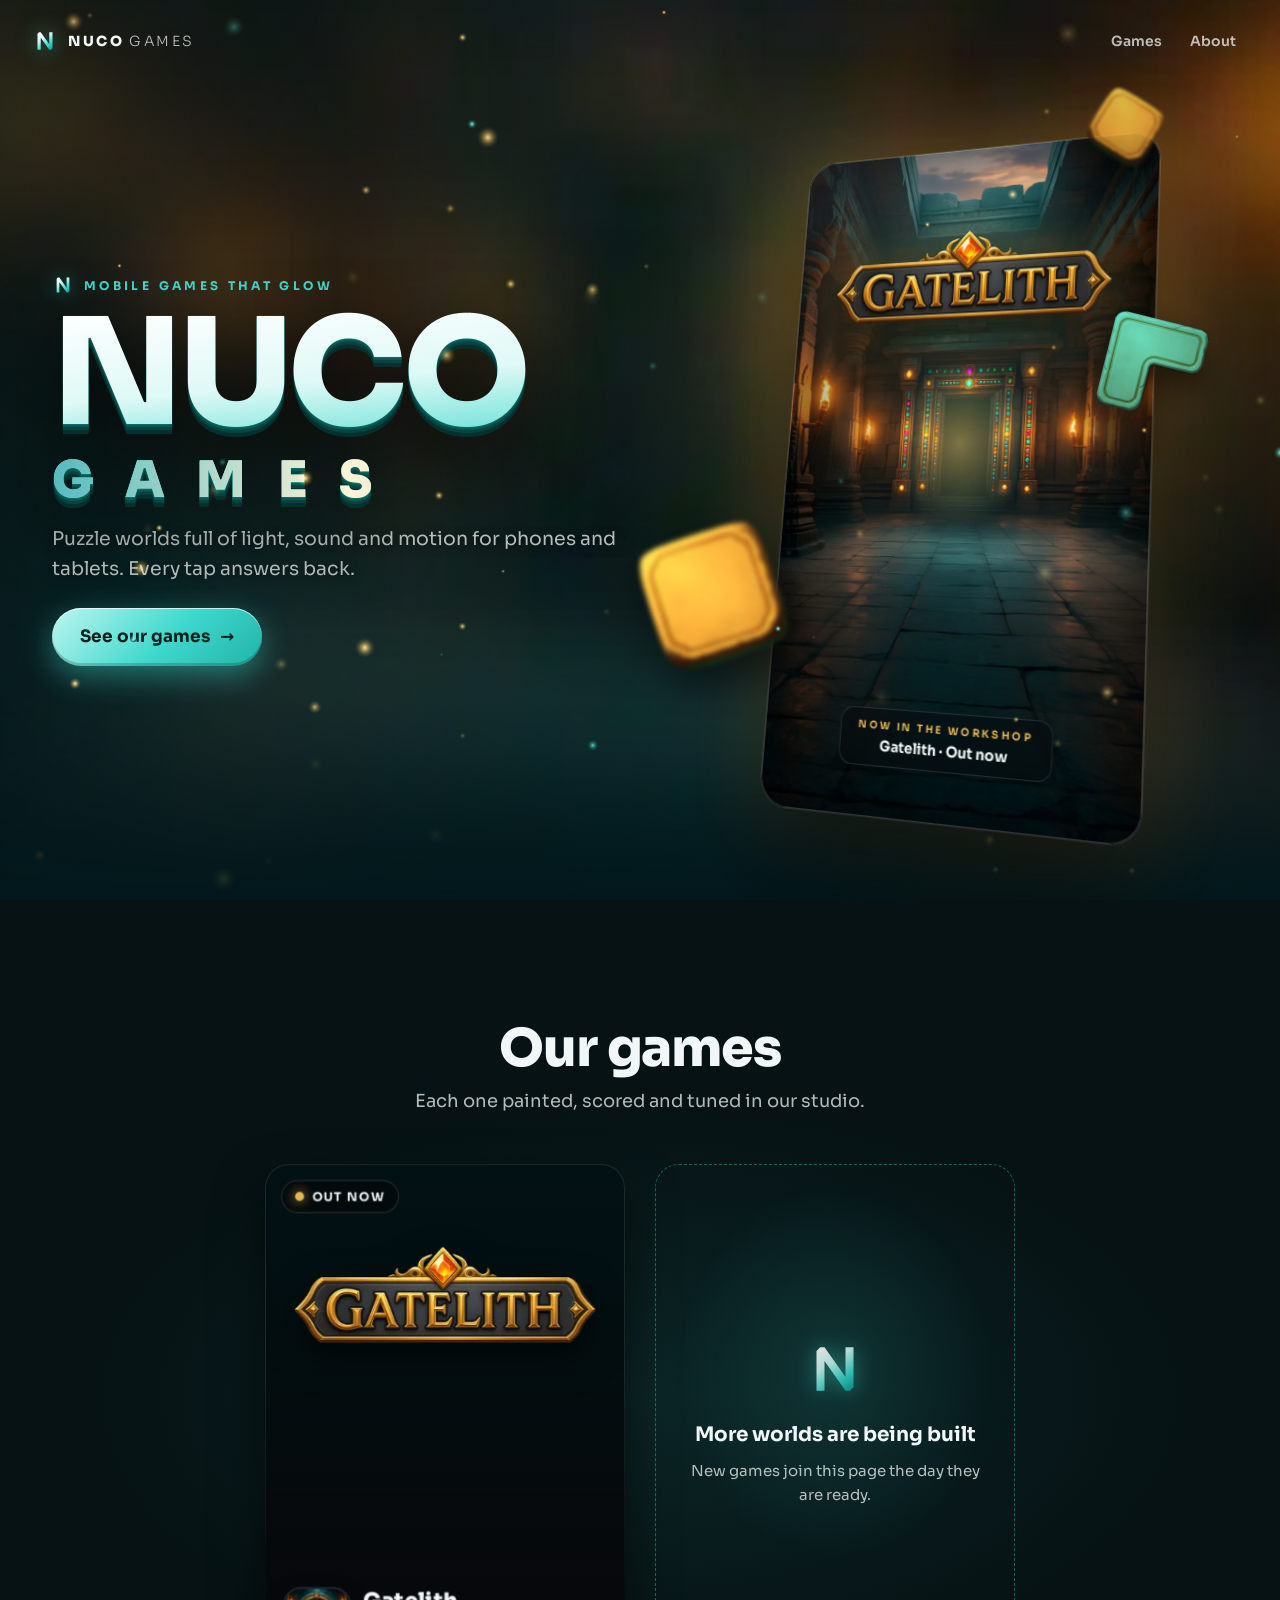
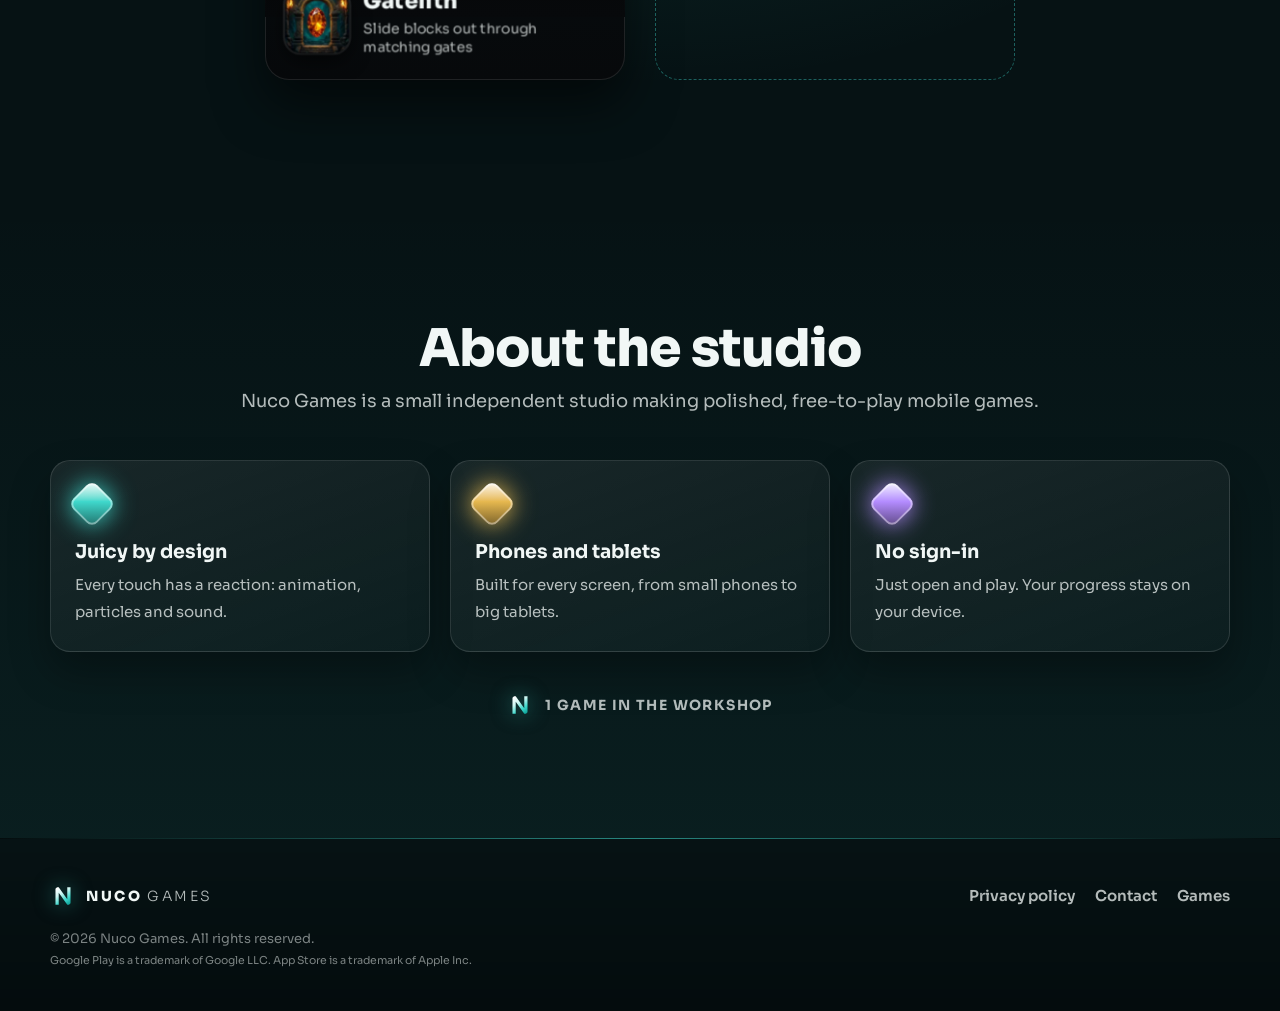
==== commit a854816d: "Site 2026-11-24" ====
--- a/index.html
+++ b/index.html
@@ -25,7 +25,7 @@
 <style>@font-face{font-family:Sora;src:url(/a/sora-e65a9309.woff2) format("woff2");font-weight:100 800;font-display:swap}:root{--base:#061214;--accent:#3fd8cc;--accent2:#e6b84f}</style>
 <link rel="stylesheet" href="/a/site-1e1f7fee.css">
 <script>document.documentElement.classList.add('js')</script>
-<script src="/a/site-fb6e2aa1.js" defer></script>
+<script src="/a/site-26255062.js" defer></script>
 </head>
 <body>
 <a class="skip" href="#main">Skip to content</a>
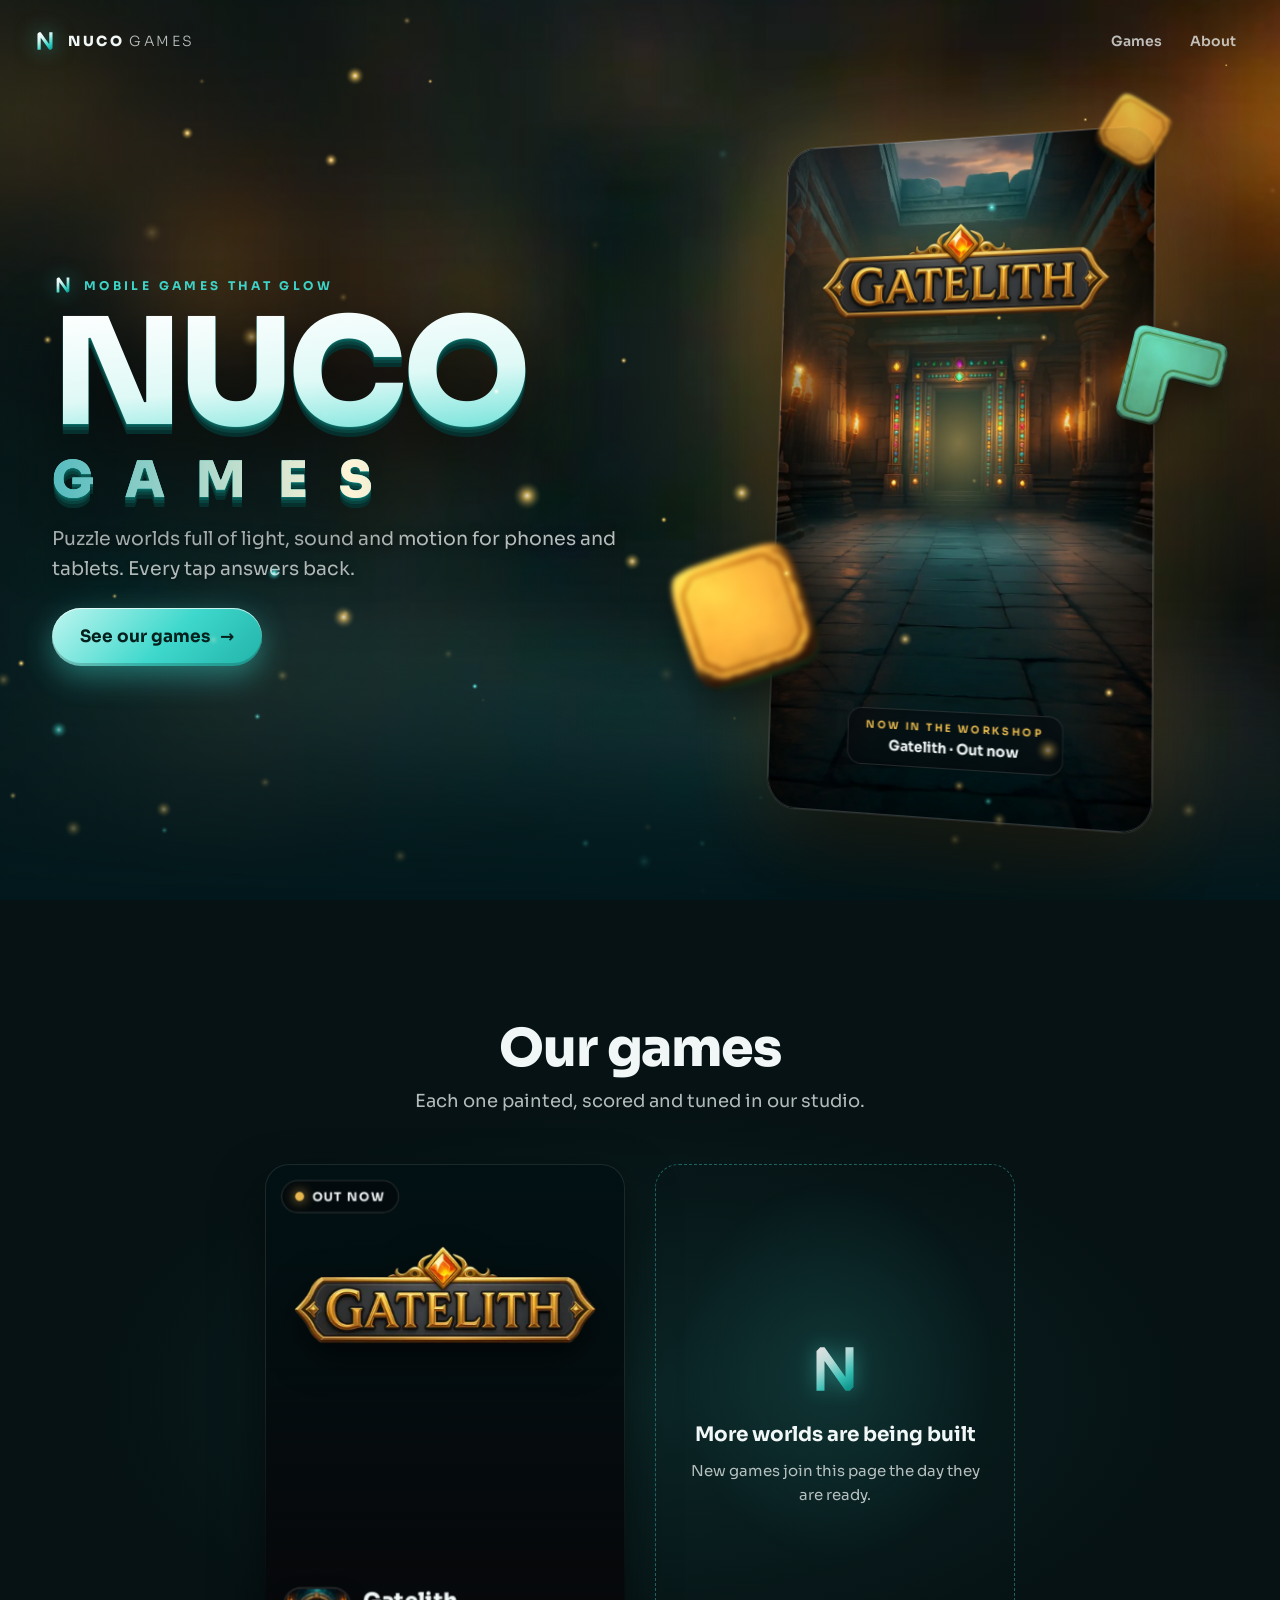
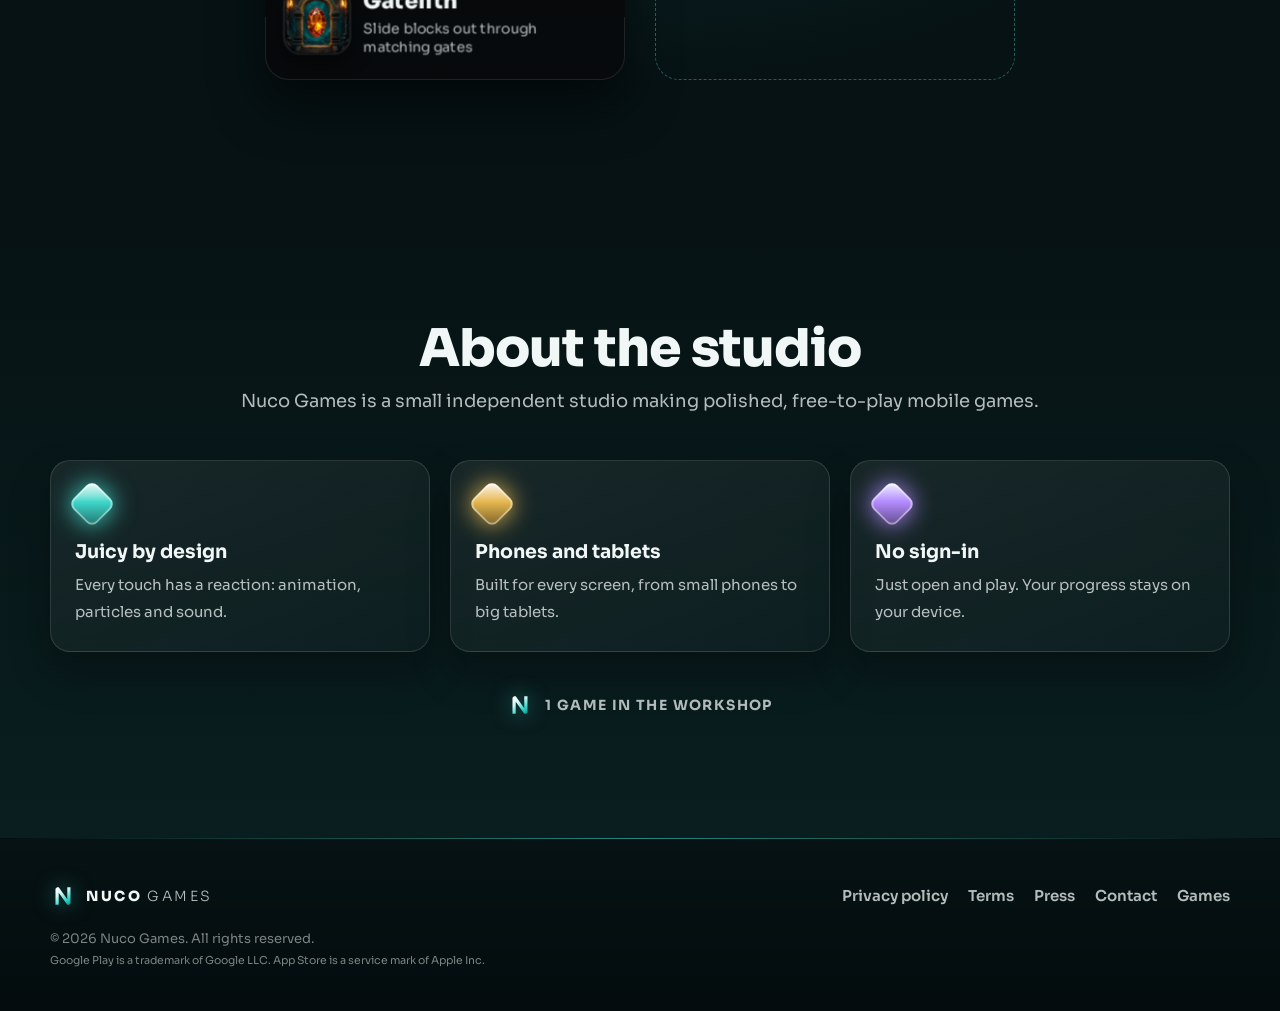
==== commit f6de9e91: "Site 2026-11-24" ====
--- a/index.html
+++ b/index.html
@@ -23,7 +23,7 @@
 <link rel="preload" href="/a/sora-e65a9309.woff2" as="font" type="font/woff2" crossorigin>
 <link rel="preload" href="/a/gatelith-scene-6fc1ca27.webp" as="image">
 <style>@font-face{font-family:Sora;src:url(/a/sora-e65a9309.woff2) format("woff2");font-weight:100 800;font-display:swap}:root{--base:#061214;--accent:#3fd8cc;--accent2:#e6b84f}</style>
-<link rel="stylesheet" href="/a/site-1e1f7fee.css">
+<link rel="stylesheet" href="/a/site-140830ea.css">
 <script>document.documentElement.classList.add('js')</script>
 <script src="/a/site-26255062.js" defer></script>
 </head>
@@ -74,8 +74,8 @@
 <footer class="foot">
   <div class="foot-in">
     <a class="brand" href="/"><svg class="mono" aria-hidden="true" focusable="false" xmlns="http://www.w3.org/2000/svg" viewBox="0 0 512 512"> <defs> <linearGradient id="ng5" x1="0.22" y1="0" x2="0.78" y2="1"> <stop offset="0"    stop-color="#FFFFFF"/> <stop offset="0.34" stop-color="#CFF7F3"/> <stop offset="0.72" stop-color="#3FD8CC"/> <stop offset="1"    stop-color="#12A79E"/> </linearGradient> </defs> <path fill="url(#ng5)" d=" M 108 430 L 108 112 L 138  82 L 172  82 L 340 320 L 340  82 L 404  82 L 404 400 L 374 430 L 340 430 L 172 192 L 172 430 Z"/> </svg><span>NUCO<b>GAMES</b></span></a>
-    <nav aria-label="Footer"><a href="/privacy/">Privacy policy</a><a href="mailto:support@nucoos.com">Contact</a><a href="/#games">Games</a></nav>
-    <p>© 2026 Nuco Games. All rights reserved.<br><small>Google Play is a trademark of Google LLC. App Store is a trademark of Apple Inc.</small></p>
+    <nav aria-label="Footer"><a href="/privacy/">Privacy policy</a><a href="/terms/">Terms</a><a href="/press/">Press</a><a href="mailto:support@nucoos.com">Contact</a><a href="/#games">Games</a></nav>
+    <p>© 2026 Nuco Games. All rights reserved.<br><small>Google Play is a trademark of Google LLC. App Store is a service mark of Apple Inc.</small></p>
   </div>
 </footer>
 </body>
--- a/a/site-140830ea.css
+++ b/a/site-140830ea.css
@@ -0,0 +1,248 @@
+/* Nuco Games promo site. Theme comes from per-page CSS variables:
+   --base (deep background), --accent / --accent2 (from the game's painted art), --brand (studio teal). */
+:root{--ink:#f1f7f6;--muted:rgba(241,247,246,.74);--line:rgba(255,255,255,.12);--brand:#3fd8cc;--px:0;--py:0;--sy:0;
+  --radius:24px;--ease:cubic-bezier(.2,.8,.2,1);color-scheme:dark}
+*,*::before,*::after{box-sizing:border-box}
+html{-webkit-text-size-adjust:100%;scroll-behavior:smooth}
+body{margin:0;background:var(--base);color:var(--ink);font:400 17px/1.6 Sora,system-ui,-apple-system,"Segoe UI",Roboto,sans-serif;
+  -webkit-font-smoothing:antialiased;overflow-x:hidden}
+img{max-width:100%;height:auto;display:block}
+a{color:inherit}
+h1,h2,h3{line-height:1.1;margin:0}
+.wrap{width:min(1180px,100% - 32px);margin-inline:auto}
+.skip{position:absolute;left:-999px;top:8px;z-index:99;background:var(--ink);color:#000;padding:8px 14px;border-radius:8px}
+.skip:focus{left:8px}
+:focus-visible{outline:3px solid var(--brand);outline-offset:3px;border-radius:6px}
+
+/* ---------- header / brand ---------- */
+.top{position:absolute;z-index:20;inset:0 0 auto;display:flex;align-items:center;justify-content:space-between;
+  padding:max(14px,env(safe-area-inset-top)) 16px 14px}
+.brand{display:inline-flex;align-items:center;gap:10px;text-decoration:none;font-weight:800;letter-spacing:.18em;font-size:14px}
+.brand b{font-weight:300;margin-left:.35em;color:var(--muted)}
+.mono{width:26px;height:26px;filter:drop-shadow(0 0 10px rgba(63,216,204,.55))}
+.top nav{display:flex;gap:4px}
+.top nav a{text-decoration:none;font-size:14px;font-weight:600;padding:8px 12px;border-radius:99px;color:var(--muted);transition:.25s}
+.top nav a:hover{color:var(--ink);background:rgba(255,255,255,.08)}
+.plain .top{position:relative;background:linear-gradient(rgba(0,0,0,.35),transparent)}
+
+/* ---------- hero ---------- */
+.hero{position:relative;isolation:isolate;overflow:hidden;min-height:100vh;min-height:100svh;display:flex}
+.sky{position:absolute;inset:-8%;z-index:-3;background:var(--sky,none) center/cover,var(--base);filter:saturate(1.25);
+  transform:translate3d(calc(var(--px)*-14px),calc(var(--py)*-10px + var(--sy)*.25px),0) scale(1.08)}
+.hero::before{content:"";position:absolute;inset:0;z-index:-2;pointer-events:none;
+  background:radial-gradient(60% 50% at 75% 40%,color-mix(in srgb,var(--accent) 22%,transparent),transparent 70%),
+    radial-gradient(50% 45% at 15% 70%,color-mix(in srgb,var(--brand) 18%,transparent),transparent 70%)}
+.hero::after{content:"";position:absolute;inset:0;z-index:1;pointer-events:none;
+  background:linear-gradient(180deg,rgba(0,0,0,.45) 0,transparent 22%,transparent 42%,color-mix(in srgb,var(--base) 80%,transparent) 72%,var(--base) 100%)}
+.motes{position:absolute;inset:0;width:100%;height:100%;z-index:4;pointer-events:none;mix-blend-mode:screen}
+.hero-in{position:relative;z-index:3;width:100%;display:flex;flex-direction:column;justify-content:flex-end;
+  padding:110px 16px max(40px,env(safe-area-inset-bottom))}
+.hero-copy{position:relative;z-index:5;max-width:640px;text-align:center;margin-inline:auto}
+.eyebrow{display:inline-flex;align-items:center;gap:10px;margin:0 0 14px;text-transform:uppercase;letter-spacing:.28em;
+  font-size:12px;font-weight:700;color:var(--brand)}
+.eyebrow .mono{width:22px;height:22px}
+.wordmark{font-weight:800;font-size:clamp(54px,15vw,148px);letter-spacing:-.03em;line-height:.86;
+  background:linear-gradient(175deg,#fff 0%,#dff9f6 38%,var(--brand) 78%,#119c93 100%);-webkit-background-clip:text;background-clip:text;color:transparent;
+  filter:drop-shadow(0 1px 0 #0d6e67) drop-shadow(0 2px 0 #0a5853) drop-shadow(0 3px 0 #08433f) drop-shadow(0 4px 0 #06302d) drop-shadow(0 22px 34px rgba(0,0,0,.65))}
+.wordmark span{display:block;font-size:.34em;letter-spacing:.62em;margin:.35em -.62em 0 0;line-height:1;
+  background:linear-gradient(90deg,var(--accent2),#fff3d6,var(--accent2));-webkit-background-clip:text;background-clip:text}
+.lead{font-size:clamp(15px,2.2vw,19px);color:var(--muted);max-width:34em;margin:18px auto 0;text-shadow:0 2px 10px rgba(0,0,0,.7)}
+.cta{margin:24px 0 0}
+.btn{position:relative;overflow:hidden;display:inline-flex;align-items:center;gap:10px;padding:15px 28px;border-radius:99px;
+  font-weight:700;text-decoration:none;color:#03201d;background:linear-gradient(135deg,#bff6f0,var(--brand) 55%,#22b3a9);
+  box-shadow:0 10px 30px color-mix(in srgb,var(--brand) 45%,transparent),inset 0 1px 0 rgba(255,255,255,.7),inset 0 -3px 0 rgba(0,0,0,.18);
+  transition:transform .3s var(--ease),box-shadow .3s}
+.btn::after{content:"";position:absolute;inset:0;background:linear-gradient(110deg,transparent 30%,rgba(255,255,255,.7) 50%,transparent 70%);
+  transform:translateX(-120%);animation:shine 4.5s 1.5s infinite}
+.btn:hover{transform:translateY(-3px) scale(1.03);box-shadow:0 16px 40px color-mix(in srgb,var(--brand) 60%,transparent)}
+@keyframes shine{0%,70%{transform:translateX(-120%)}100%{transform:translateX(120%)}}
+
+/* the layered scene: full-bleed backdrop on phones, a floating 3D portal on wide screens */
+.scene{position:absolute;inset:0;z-index:0;display:block;text-decoration:none;perspective:1100px}
+.scene-3d{position:absolute;inset:0;transform-style:preserve-3d}
+.clip{position:absolute;inset:0;overflow:hidden}
+.clip img{position:absolute;inset:-4%;width:108%;height:108%;max-width:none;object-fit:cover}
+.l-mid{transform:translate3d(calc(var(--px)*-10px),calc(var(--py)*-8px + var(--sy)*.12px),0) scale(1.02)}
+.l-near{transform:translate3d(calc(var(--px)*-30px),calc(var(--py)*-18px + var(--sy)*-.08px),0) scale(1.1)}
+.l-glow{position:absolute;inset:0;background:radial-gradient(28% 18% at 50% 46%,color-mix(in srgb,var(--accent) 55%,transparent),transparent 70%);
+  mix-blend-mode:screen;animation:breathe 5s ease-in-out infinite}
+@keyframes breathe{50%{opacity:.45}}
+.l-logo{position:absolute;left:50%;top:15%;width:min(74%,420px);transform:translate3d(-50%,0,0);
+  filter:drop-shadow(0 18px 24px rgba(0,0,0,.6)) drop-shadow(0 0 30px color-mix(in srgb,var(--accent) 35%,transparent));animation:float 7s ease-in-out infinite}
+.scene-chip{position:absolute;left:50%;top:calc(15% + min(26vw,150px));transform:translateX(-50%);white-space:nowrap;
+  display:flex;flex-direction:column;align-items:center;padding:8px 18px;border-radius:14px;font-size:14px;font-weight:700;
+  background:rgba(8,12,16,.55);backdrop-filter:blur(8px);-webkit-backdrop-filter:blur(8px);border:1px solid var(--line)}
+.scene-chip small{font-size:10px;letter-spacing:.24em;text-transform:uppercase;color:var(--accent);font-weight:700}
+.piece{position:absolute;z-index:6;width:clamp(56px,16vw,120px);height:auto;pointer-events:none;
+  filter:drop-shadow(0 16px 18px rgba(0,0,0,.55));animation:float 8s ease-in-out infinite}
+.p0{left:-4%;top:58%;transform:translate3d(calc(var(--px)*46px),calc(var(--py)*30px),0) rotate(-18deg);filter:blur(2.5px) drop-shadow(0 20px 20px rgba(0,0,0,.5));animation-delay:-2s}
+.p1{right:-3%;top:36%;width:clamp(44px,12vw,92px);transform:translate3d(calc(var(--px)*28px),calc(var(--py)*20px),0) rotate(14deg);animation-delay:-5s}
+.p2{right:12%;top:8%;width:clamp(30px,8vw,60px);transform:translate3d(calc(var(--px)*12px),calc(var(--py)*8px),0) rotate(32deg);filter:blur(1.5px);opacity:.8}
+@keyframes float{50%{translate:0 -12px}}
+
+/* ---------- game hero ---------- */
+.glogo{margin:0 auto}
+.glogo img{width:min(88vw,520px);margin-inline:auto;filter:drop-shadow(0 20px 28px rgba(0,0,0,.6)) drop-shadow(0 0 40px color-mix(in srgb,var(--accent) 30%,transparent))}
+.pitch{font-size:clamp(17px,2.4vw,22px);font-weight:600;margin:18px auto 0;max-width:26em;text-shadow:0 2px 12px rgba(0,0,0,.8)}
+.stores{display:flex;flex-wrap:wrap;gap:12px;justify-content:center;margin-top:26px}
+.store-btn{display:inline-flex;align-items:center;gap:12px;padding:10px 22px 10px 16px;border-radius:16px;text-decoration:none;
+  background:linear-gradient(180deg,#1b1f25,#050608);border:1px solid rgba(255,255,255,.22);font-weight:700;font-size:19px;line-height:1.1;
+  box-shadow:0 10px 26px rgba(0,0,0,.5),inset 0 1px 0 rgba(255,255,255,.12);transition:transform .25s var(--ease),border-color .25s}
+.store-btn svg{width:28px;height:28px;color:var(--accent)}
+.store-btn small{display:block;font-size:11px;font-weight:500;letter-spacing:.04em;color:var(--muted)}
+.store-btn span{display:block}
+.store-btn:hover{transform:translateY(-3px);border-color:var(--accent)}
+.soon-pill{display:inline-flex;align-items:center;gap:12px;padding:13px 24px;border-radius:99px;font-weight:700;letter-spacing:.14em;text-transform:uppercase;font-size:14px;
+  background:color-mix(in srgb,var(--base) 55%,transparent);backdrop-filter:blur(10px);-webkit-backdrop-filter:blur(10px);
+  border:1px solid color-mix(in srgb,var(--accent) 55%,transparent);box-shadow:0 0 30px color-mix(in srgb,var(--accent) 25%,transparent)}
+.soon-pill i,.chip::before{width:9px;height:9px;border-radius:50%;background:var(--accent);box-shadow:0 0 12px var(--accent);animation:pulse 2s infinite}
+@keyframes pulse{50%{opacity:.35;transform:scale(.7)}}
+
+/* ---------- sections ---------- */
+section h2{font-size:clamp(30px,5vw,52px);font-weight:800;letter-spacing:-.02em}
+.game section h2{text-align:center;font-family:GameFont,Sora,serif;font-weight:700;letter-spacing:.02em}
+.sub{color:var(--muted);margin:10px 0 0;font-size:clamp(16px,2vw,18px)}
+.games,.about,.story,.shots,.getit{position:relative;padding:clamp(70px,10vw,120px) 0}
+.games{background:radial-gradient(60% 45% at 50% 55%,color-mix(in srgb,var(--brand) 10%,transparent),transparent 72%)}
+.games .wrap>h2,.games .wrap>.sub,.about .wrap>h2,.about .wrap>.sub{text-align:center}
+.grid{display:grid;grid-template-columns:repeat(auto-fit,minmax(min(290px,100%),360px));justify-content:center;gap:30px;margin-top:48px}
+.more{display:flex;border-radius:var(--radius);border:1.5px dashed color-mix(in srgb,var(--brand) 40%,transparent);min-height:260px;
+  background:radial-gradient(60% 50% at 50% 40%,color-mix(in srgb,var(--brand) 12%,transparent),transparent 75%)}
+.more-in{margin:auto;padding:30px;text-align:center;display:flex;flex-direction:column;align-items:center;gap:8px}
+.more .huge{width:64px;height:64px;margin-bottom:10px;opacity:.85;animation:float 6s ease-in-out infinite}
+.more strong{font-size:20px}.more em{font-style:normal;color:var(--muted);font-size:15px;max-width:22em}
+.empty{margin-top:30px;color:var(--muted)}
+
+/* game card: tilts in 3D toward the pointer, layers float at different depths */
+.card{perspective:1000px}
+.card-link{--rx:0deg;--ry:0deg;--gx:50%;--gy:30%;position:relative;display:block;text-decoration:none;border-radius:var(--radius);
+  transform-style:preserve-3d;transform:rotateX(var(--rx)) rotateY(var(--ry));transition:transform .5s var(--ease),box-shadow .4s;
+  background:linear-gradient(180deg,color-mix(in srgb,var(--base) 70%,#000),#07090b);
+  box-shadow:0 24px 50px rgba(0,0,0,.55),inset 0 0 0 1px rgba(255,255,255,.1)}
+.card-link.tilting{transition:transform .08s linear,box-shadow .4s}
+.card-link:hover,.card-link:focus-visible{box-shadow:0 34px 70px rgba(0,0,0,.6),0 0 0 1px color-mix(in srgb,var(--accent) 70%,transparent),0 0 60px color-mix(in srgb,var(--accent) 35%,transparent)}
+.card-art{display:block;aspect-ratio:540/680;overflow:hidden;border-radius:var(--radius) var(--radius) 0 0;position:relative}
+.card-art::after{content:"";position:absolute;inset:0;background:linear-gradient(180deg,transparent 45%,#07090b 100%)}
+.card-bg{width:100%;height:100%;object-fit:cover;transform:scale(1.04);transition:transform 1.2s var(--ease)}
+.card-link:hover .card-bg{transform:scale(1.12)}
+.card-logo{position:absolute;left:8%;width:84%;top:16%;transform:translateZ(60px);filter:drop-shadow(0 14px 18px rgba(0,0,0,.6))}
+.card-body{position:relative;display:flex;gap:14px;align-items:center;padding:0 20px 22px;margin-top:-34px;transform:translateZ(36px)}
+.card-icon{width:64px;height:64px;border-radius:16px;flex:none;box-shadow:0 8px 20px rgba(0,0,0,.6),0 0 0 2px rgba(255,255,255,.15)}
+.card-body strong{display:block;font-size:22px;font-weight:800}
+.card-body em{display:block;font-style:normal;font-size:14px;line-height:1.4;color:var(--muted)}
+.chip{position:absolute;top:16px;left:16px;display:inline-flex;align-items:center;gap:8px;padding:6px 13px;border-radius:99px;font-size:12px;font-weight:700;
+  letter-spacing:.12em;text-transform:uppercase;background:rgba(5,8,10,.62);backdrop-filter:blur(8px);-webkit-backdrop-filter:blur(8px);
+  border:1px solid rgba(255,255,255,.16);transform:translateZ(70px)}
+.chip::before{content:""}
+.glare{position:absolute;inset:0;border-radius:inherit;pointer-events:none;opacity:0;transition:opacity .4s;
+  background:radial-gradient(circle at var(--gx) var(--gy),rgba(255,255,255,.28),transparent 45%);mix-blend-mode:overlay}
+.card-link:hover .glare{opacity:1}
+
+.about{background:linear-gradient(180deg,transparent,color-mix(in srgb,var(--brand) 6%,transparent))}
+.feats{list-style:none;padding:0;margin:44px 0 0;display:grid;grid-template-columns:repeat(auto-fit,minmax(min(240px,100%),1fr));gap:20px}
+.feats li{position:relative;padding:26px 24px;border-radius:20px;background:linear-gradient(160deg,rgba(255,255,255,.07),rgba(255,255,255,.02));
+  border:1px solid var(--line);box-shadow:0 20px 40px rgba(0,0,0,.3)}
+.feats strong{display:block;font-size:19px;margin:16px 0 4px}
+.feats li>span:last-child{color:var(--muted);font-size:15px}
+.fi{display:block;width:34px;height:34px;transform:rotate(45deg);border-radius:8px;
+  background:linear-gradient(135deg,#fff,var(--c) 45%,color-mix(in srgb,var(--c) 50%,#000));box-shadow:0 0 24px var(--c),inset 0 0 0 2px rgba(255,255,255,.4)}
+.fi1{--c:var(--brand)}.fi2{--c:var(--accent2)}.fi3{--c:#b48cff}
+.count{display:flex;justify-content:center;align-items:center;gap:12px;margin:40px 0 0;font-weight:700;letter-spacing:.1em;text-transform:uppercase;font-size:14px;color:var(--muted)}
+
+/* game page sections */
+.story{text-align:center;background:radial-gradient(50% 60% at 50% 50%,color-mix(in srgb,var(--accent) 12%,transparent),transparent 75%)}
+.story blockquote{margin:34px auto 0;max-width:820px;position:relative;padding:34px 0}
+.story blockquote::before,.story blockquote::after{content:"";position:absolute;left:50%;width:min(320px,70%);height:2px;transform:translateX(-50%);
+  background:linear-gradient(90deg,transparent,var(--accent),transparent)}
+.story blockquote::before{top:0}.story blockquote::after{bottom:0}
+.story p{margin:0;font-family:GameFont,Georgia,serif;font-size:clamp(21px,3.2vw,34px);line-height:1.45;
+  background:linear-gradient(180deg,#fff,color-mix(in srgb,var(--accent) 30%,#fff));-webkit-background-clip:text;background-clip:text;color:transparent}
+.shots{padding-bottom:clamp(50px,8vw,90px)}
+.trailer{position:relative;padding:clamp(40px,7vw,80px) 0;text-align:center}
+.trailer video{display:block;margin:34px auto 0;width:min(320px,78vw);height:auto;aspect-ratio:9/16;border-radius:30px;background:#050607;
+  border:9px solid #0b0d0f;box-shadow:0 30px 70px -20px color-mix(in srgb,var(--accent) 45%,transparent),0 0 0 1.5px rgba(255,255,255,.08)}
+.phones{display:flex;gap:22px;overflow-x:auto;scroll-snap-type:x mandatory;padding:40px 16px 50px;scrollbar-width:none;perspective:1400px}
+.phones::-webkit-scrollbar{display:none}
+.phone{flex:none;margin:0;scroll-snap-align:center;width:clamp(200px,62vw,260px);padding:9px;border-radius:38px;position:relative;
+  background:linear-gradient(160deg,#3a4049,#0b0d10 40%,#20252c);
+  box-shadow:inset 0 0 0 1.5px rgba(255,255,255,.14),0 30px 60px rgba(0,0,0,.6),0 0 50px color-mix(in srgb,var(--accent) 18%,transparent);
+  transition:transform .6s var(--ease)}
+.phone::before{content:"";position:absolute;z-index:2;top:16px;left:50%;width:9px;height:9px;transform:translateX(-50%);border-radius:50%;background:#050607;box-shadow:0 0 0 1.5px rgba(255,255,255,.08)}
+.phone img{border-radius:30px;width:100%;height:auto;aspect-ratio:420/910;object-fit:cover}
+.getit{text-align:center}
+.getit .wrap{padding:44px 20px;border-radius:30px;max-width:760px;background:linear-gradient(160deg,rgba(255,255,255,.08),rgba(255,255,255,.02));
+  border:1px solid var(--line);box-shadow:0 30px 70px rgba(0,0,0,.4),0 0 80px color-mix(in srgb,var(--accent) 12%,transparent)}
+.getit-icon{width:96px;height:96px;border-radius:24px;margin:0 auto 18px;box-shadow:0 14px 30px rgba(0,0,0,.6),0 0 40px color-mix(in srgb,var(--accent) 40%,transparent)}
+.back{display:inline-block;margin-top:26px;color:var(--muted);text-decoration:none;font-weight:600}
+.back:hover{color:var(--ink)}
+
+/* legal / 404 */
+.doc{padding:40px 0 90px;max-width:760px}
+.doc h1{font-size:clamp(32px,6vw,48px);margin:10px 0 6px}
+.doc h2{font-size:22px;margin:34px 0 8px;color:var(--brand)}
+.doc p,.doc li{color:var(--muted)}
+.doc a:not(.btn){color:var(--brand);overflow-wrap:anywhere}
+.plain main{background:radial-gradient(70% 40% at 50% 0,color-mix(in srgb,var(--brand) 10%,transparent),transparent 70%)}
+/* press kit: one card per game */
+.kit{margin:34px 0;padding:24px;border-radius:22px;border:1px solid var(--line);background:linear-gradient(160deg,color-mix(in srgb,var(--accent) 10%,rgba(255,255,255,.03)),rgba(0,0,0,.25))}
+.kit-head{display:flex;align-items:center;gap:18px;flex-wrap:wrap}
+.kit-head img:first-child{width:72px;height:72px;border-radius:18px}
+.kit-logo{width:min(60vw,260px);height:auto}
+.facts{display:grid;grid-template-columns:max-content 1fr;gap:6px 18px;margin:20px 0 0}
+.facts dt{color:var(--muted);font-size:14px}.facts dd{margin:0}
+.kit details{border-top:1px solid var(--line);padding:8px 0}
+.kit summary{cursor:pointer;font-weight:600}
+.kit-prev{display:flex;gap:10px;overflow-x:auto;padding:6px 0 10px}
+.kit-prev img{height:180px;width:auto;border-radius:12px;flex:none}
+.kit .small{font-size:14px;color:var(--muted)}
+.kit .btn small{font-weight:400;opacity:.8}
+.nf{text-align:center;padding:16vh 0}
+
+.foot{border-top:1px solid transparent;border-image:linear-gradient(90deg,transparent,color-mix(in srgb,var(--brand) 60%,transparent),transparent) 1;
+  background:linear-gradient(180deg,transparent,rgba(0,0,0,.35));padding:44px 0 max(40px,env(safe-area-inset-bottom))}
+.foot-in{width:min(1180px,100% - 32px);margin:auto;display:flex;flex-wrap:wrap;gap:20px 40px;align-items:center;justify-content:space-between}
+.foot nav{display:flex;flex-wrap:wrap;gap:20px}
+.foot nav a{color:var(--muted);text-decoration:none;font-weight:600;font-size:15px}
+.foot nav a:hover{color:var(--ink)}
+.foot p{margin:0;width:100%;color:rgba(241,247,246,.5);font-size:13px}
+
+/* reveal on scroll (only when JS runs; content is always visible without it) */
+.js .rv{opacity:0;translate:0 26px;transition:opacity .8s var(--ease),translate .8s var(--ease),transform .6s var(--ease)}
+.js .rv.in{opacity:1;translate:none}
+
+/* ---------- wide screens: the scene becomes a floating, tilting portal ---------- */
+@media (min-width:900px){
+  .top{padding:22px 32px}
+  .hero-in{display:grid;grid-template-columns:1.05fr .95fr;align-items:center;gap:40px;max-width:1240px;margin:auto;padding:120px 32px 80px}
+  .hero-copy{text-align:left;margin:0}
+  .wordmark span{margin-right:0}
+  .lead{margin-left:0}
+  .hero-copy .stores{justify-content:flex-start}
+  .scene{position:relative;inset:auto;justify-self:center;width:min(100%,calc(min(76vh,740px) * .5625));aspect-ratio:9/16;z-index:2}
+  .scene-3d{border-radius:30px;transform:rotateY(calc(-13deg + var(--px)*9deg)) rotateX(calc(5deg - var(--py)*7deg));transition:transform .2s linear;
+    box-shadow:0 50px 90px rgba(0,0,0,.6),0 0 0 1px rgba(255,255,255,.14),0 0 90px color-mix(in srgb,var(--accent) 28%,transparent)}
+  .clip{border-radius:30px}
+  .clip::after{content:"";position:absolute;inset:0;border-radius:inherit;box-shadow:inset 0 0 0 1px rgba(255,255,255,.18),inset 0 0 60px rgba(0,0,0,.5);
+    background:linear-gradient(125deg,rgba(255,255,255,.16),transparent 30%)}
+  .l-logo{width:78%;top:13%;transform:translate3d(-50%,0,55px)}
+  .scene-chip{top:auto;bottom:7%;transform:translate3d(-50%,0,60px)}
+  .piece{width:130px}
+  .p0{left:-22%;top:62%}.p1{right:-18%;top:30%;width:96px}.p2{right:-4%;top:-4%;width:64px}
+  .hero::after{background:linear-gradient(90deg,color-mix(in srgb,var(--base) 70%,transparent),transparent 60%),linear-gradient(180deg,transparent 70%,var(--base))}
+  .phones{justify-content:center;overflow:visible;flex-wrap:nowrap;gap:28px}
+  .phone{width:min(240px,21vw)}
+  .phone:nth-child(1){transform:rotateY(16deg) translateY(30px)}.phone:nth-child(2){transform:rotateY(6deg)}
+  .phone:nth-child(3){transform:rotateY(-6deg)}.phone:nth-child(4){transform:rotateY(-16deg) translateY(30px)}
+  .phone:hover{transform:translateY(-14px) scale(1.04)}
+}
+/* game pages on phones: no portal chip, copy sits low over the painted scene */
+.ghero .hero-copy{padding-top:max(260px,40vh)}
+@media (min-width:900px){.ghero .hero-copy{padding-top:0}}
+.home .hero-copy{padding-top:max(300px,42vh)}
+@media (min-width:900px){.home .hero-copy{padding-top:0}}
+
+@media (prefers-reduced-motion:reduce){
+  *,*::before,*::after{animation:none!important;transition:none!important;scroll-behavior:auto!important}
+  .js .rv{opacity:1;translate:none}
+  .scene-3d{transform:none!important}
+}
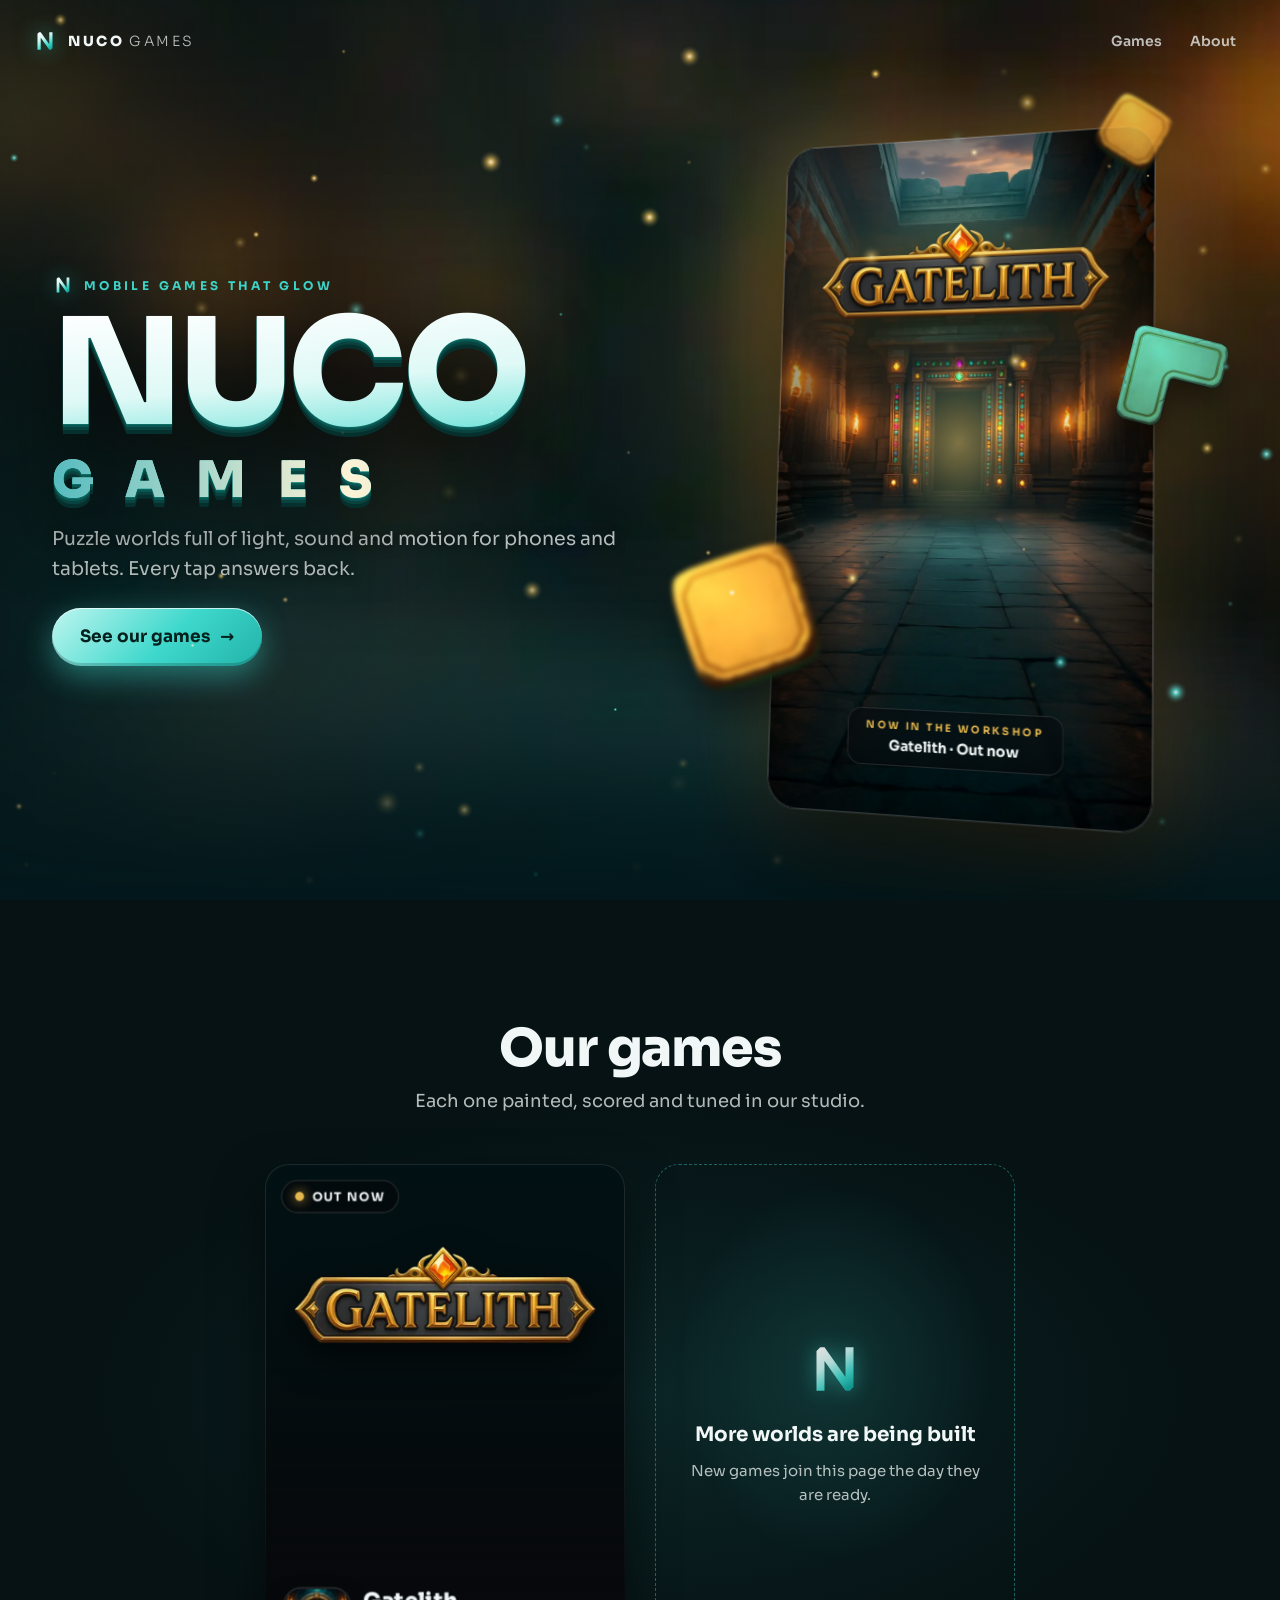
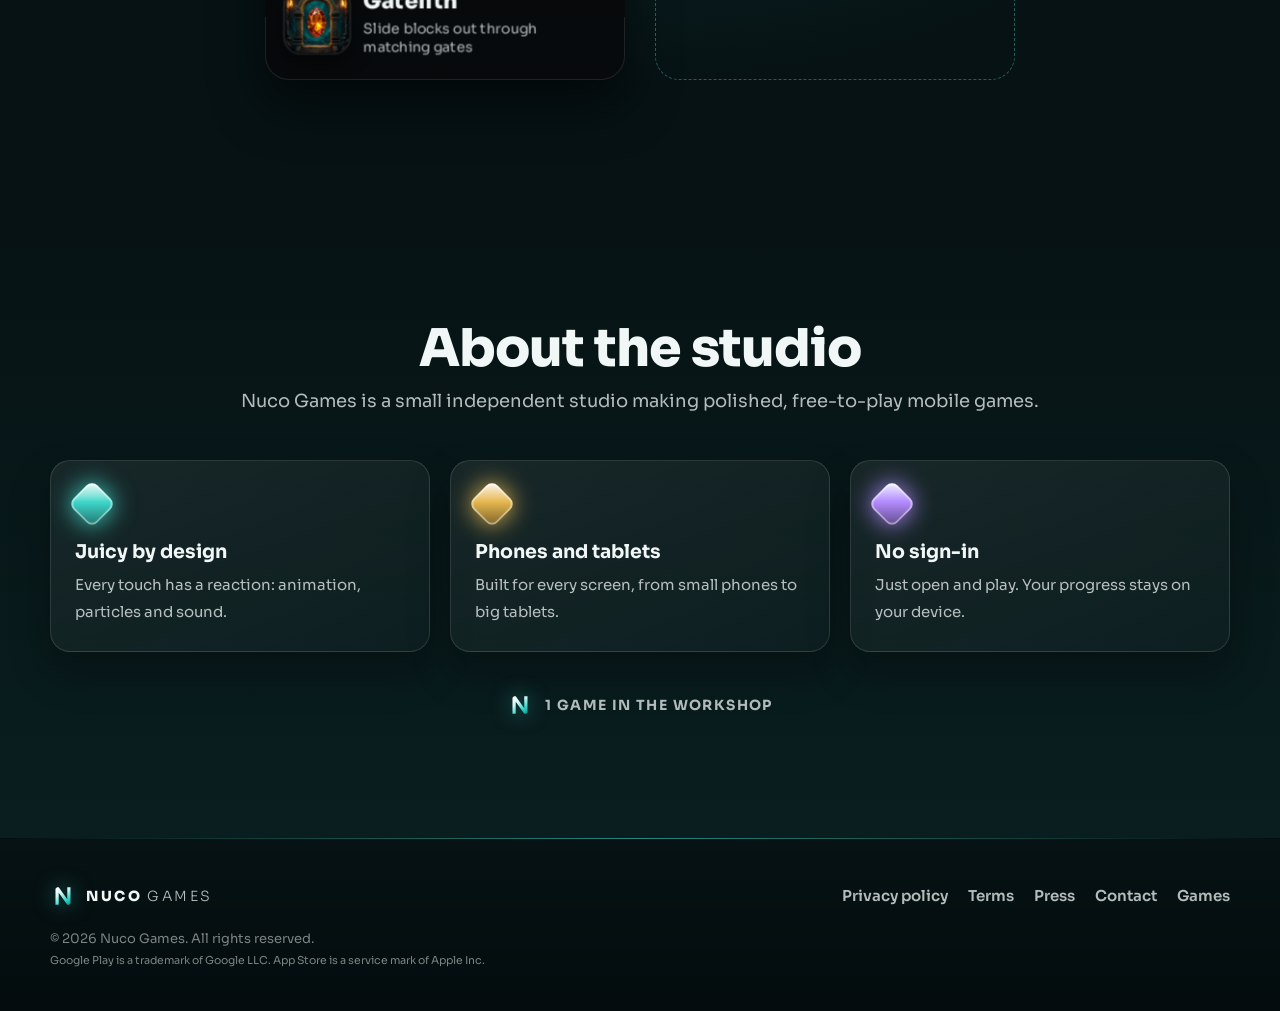
==== commit e19f5dce: "Site 2026-11-24" ====
--- a/index.html
+++ b/index.html
@@ -23,7 +23,7 @@
 <link rel="preload" href="/a/sora-e65a9309.woff2" as="font" type="font/woff2" crossorigin>
 <link rel="preload" href="/a/gatelith-scene-6fc1ca27.webp" as="image">
 <style>@font-face{font-family:Sora;src:url(/a/sora-e65a9309.woff2) format("woff2");font-weight:100 800;font-display:swap}:root{--base:#061214;--accent:#3fd8cc;--accent2:#e6b84f}</style>
-<link rel="stylesheet" href="/a/site-140830ea.css">
+<link rel="stylesheet" href="/a/site-25968c46.css">
 <script>document.documentElement.classList.add('js')</script>
 <script src="/a/site-26255062.js" defer></script>
 </head>
--- a/a/site-25968c46.css
+++ b/a/site-25968c46.css
@@ -0,0 +1,281 @@
+/* Nuco Games promo site. Theme comes from per-page CSS variables:
+   --base (deep background), --accent / --accent2 (from the game's painted art), --brand (studio teal). */
+:root{--ink:#f1f7f6;--muted:rgba(241,247,246,.74);--line:rgba(255,255,255,.12);--brand:#3fd8cc;--px:0;--py:0;--sy:0;
+  --radius:24px;--ease:cubic-bezier(.2,.8,.2,1);color-scheme:dark}
+*,*::before,*::after{box-sizing:border-box}
+html{-webkit-text-size-adjust:100%;scroll-behavior:smooth}
+body{margin:0;background:var(--base);color:var(--ink);font:400 17px/1.6 Sora,system-ui,-apple-system,"Segoe UI",Roboto,sans-serif;
+  -webkit-font-smoothing:antialiased;overflow-x:hidden}
+img{max-width:100%;height:auto;display:block}
+a{color:inherit}
+h1,h2,h3{line-height:1.1;margin:0}
+.wrap{width:min(1180px,100% - 32px);margin-inline:auto}
+.skip{position:absolute;left:-999px;top:8px;z-index:99;background:var(--ink);color:#000;padding:8px 14px;border-radius:8px}
+.skip:focus{left:8px}
+:focus-visible{outline:3px solid var(--brand);outline-offset:3px;border-radius:6px}
+
+/* ---------- header / brand ---------- */
+.top{position:absolute;z-index:20;inset:0 0 auto;display:flex;align-items:center;justify-content:space-between;
+  padding:max(14px,env(safe-area-inset-top)) 16px 14px}
+.brand{display:inline-flex;align-items:center;gap:10px;text-decoration:none;font-weight:800;letter-spacing:.18em;font-size:14px}
+.brand b{font-weight:300;margin-left:.35em;color:var(--muted)}
+.mono{width:26px;height:26px;filter:drop-shadow(0 0 10px rgba(63,216,204,.55))}
+.top nav{display:flex;gap:4px}
+.top nav a{text-decoration:none;font-size:14px;font-weight:600;padding:8px 12px;border-radius:99px;color:var(--muted);transition:.25s}
+.top nav a:hover{color:var(--ink);background:rgba(255,255,255,.08)}
+.plain .top{position:relative;background:linear-gradient(rgba(0,0,0,.35),transparent)}
+
+/* ---------- hero ---------- */
+.hero{position:relative;isolation:isolate;overflow:hidden;min-height:100vh;min-height:100svh;display:flex}
+.sky{position:absolute;inset:-8%;z-index:-3;background:var(--sky,none) center/cover,var(--base);filter:saturate(1.25);
+  transform:translate3d(calc(var(--px)*-14px),calc(var(--py)*-10px + var(--sy)*.25px),0) scale(1.08)}
+.hero::before{content:"";position:absolute;inset:0;z-index:-2;pointer-events:none;
+  background:radial-gradient(60% 50% at 75% 40%,color-mix(in srgb,var(--accent) 22%,transparent),transparent 70%),
+    radial-gradient(50% 45% at 15% 70%,color-mix(in srgb,var(--brand) 18%,transparent),transparent 70%)}
+.hero::after{content:"";position:absolute;inset:0;z-index:1;pointer-events:none;
+  background:linear-gradient(180deg,rgba(0,0,0,.45) 0,transparent 22%,transparent 42%,color-mix(in srgb,var(--base) 80%,transparent) 72%,var(--base) 100%)}
+.motes{position:absolute;inset:0;width:100%;height:100%;z-index:4;pointer-events:none;mix-blend-mode:screen}
+.hero-in{position:relative;z-index:3;width:100%;display:flex;flex-direction:column;justify-content:flex-end;
+  padding:110px 16px max(40px,env(safe-area-inset-bottom))}
+.hero-copy{position:relative;z-index:5;max-width:640px;text-align:center;margin-inline:auto}
+.eyebrow{display:inline-flex;align-items:center;gap:10px;margin:0 0 14px;text-transform:uppercase;letter-spacing:.28em;
+  font-size:12px;font-weight:700;color:var(--brand)}
+.eyebrow .mono{width:22px;height:22px}
+.wordmark{font-weight:800;font-size:clamp(54px,15vw,148px);letter-spacing:-.03em;line-height:.86;
+  background:linear-gradient(175deg,#fff 0%,#dff9f6 38%,var(--brand) 78%,#119c93 100%);-webkit-background-clip:text;background-clip:text;color:transparent;
+  filter:drop-shadow(0 1px 0 #0d6e67) drop-shadow(0 2px 0 #0a5853) drop-shadow(0 3px 0 #08433f) drop-shadow(0 4px 0 #06302d) drop-shadow(0 22px 34px rgba(0,0,0,.65))}
+.wordmark span{display:block;font-size:.34em;letter-spacing:.62em;margin:.35em -.62em 0 0;line-height:1;
+  background:linear-gradient(90deg,var(--accent2),#fff3d6,var(--accent2));-webkit-background-clip:text;background-clip:text}
+.lead{font-size:clamp(15px,2.2vw,19px);color:var(--muted);max-width:34em;margin:18px auto 0;text-shadow:0 2px 10px rgba(0,0,0,.7)}
+.cta{margin:24px 0 0}
+.btn{position:relative;overflow:hidden;display:inline-flex;align-items:center;gap:10px;padding:15px 28px;border-radius:99px;
+  font-weight:700;text-decoration:none;color:#03201d;background:linear-gradient(135deg,#bff6f0,var(--brand) 55%,#22b3a9);
+  box-shadow:0 10px 30px color-mix(in srgb,var(--brand) 45%,transparent),inset 0 1px 0 rgba(255,255,255,.7),inset 0 -3px 0 rgba(0,0,0,.18);
+  transition:transform .3s var(--ease),box-shadow .3s}
+.btn::after{content:"";position:absolute;inset:0;background:linear-gradient(110deg,transparent 30%,rgba(255,255,255,.7) 50%,transparent 70%);
+  transform:translateX(-120%);animation:shine 4.5s 1.5s infinite}
+.btn:hover{transform:translateY(-3px) scale(1.03);box-shadow:0 16px 40px color-mix(in srgb,var(--brand) 60%,transparent)}
+@keyframes shine{0%,70%{transform:translateX(-120%)}100%{transform:translateX(120%)}}
+
+/* the layered scene: full-bleed backdrop on phones, a floating 3D portal on wide screens */
+.scene{position:absolute;inset:0;z-index:0;display:block;text-decoration:none;perspective:1100px}
+.scene-3d{position:absolute;inset:0;transform-style:preserve-3d}
+.clip{position:absolute;inset:0;overflow:hidden}
+.clip img{position:absolute;inset:-4%;width:108%;height:108%;max-width:none;object-fit:cover}
+.l-mid{transform:translate3d(calc(var(--px)*-10px),calc(var(--py)*-8px + var(--sy)*.12px),0) scale(1.02)}
+.l-near{transform:translate3d(calc(var(--px)*-30px),calc(var(--py)*-18px + var(--sy)*-.08px),0) scale(1.1)}
+.l-glow{position:absolute;inset:0;background:radial-gradient(28% 18% at 50% 46%,color-mix(in srgb,var(--accent) 55%,transparent),transparent 70%);
+  mix-blend-mode:screen;animation:breathe 5s ease-in-out infinite}
+@keyframes breathe{50%{opacity:.45}}
+.l-logo{position:absolute;left:50%;top:15%;width:min(74%,420px);transform:translate3d(-50%,0,0);
+  filter:drop-shadow(0 18px 24px rgba(0,0,0,.6)) drop-shadow(0 0 30px color-mix(in srgb,var(--accent) 35%,transparent));animation:float 7s ease-in-out infinite}
+.scene-chip{position:absolute;left:50%;top:calc(15% + min(26vw,150px));transform:translateX(-50%);white-space:nowrap;
+  display:flex;flex-direction:column;align-items:center;padding:8px 18px;border-radius:14px;font-size:14px;font-weight:700;
+  background:rgba(8,12,16,.55);backdrop-filter:blur(8px);-webkit-backdrop-filter:blur(8px);border:1px solid var(--line)}
+.scene-chip small{font-size:10px;letter-spacing:.24em;text-transform:uppercase;color:var(--accent);font-weight:700}
+.piece{position:absolute;z-index:6;width:clamp(56px,16vw,120px);height:auto;pointer-events:none;
+  filter:drop-shadow(0 16px 18px rgba(0,0,0,.55));animation:float 8s ease-in-out infinite}
+.p0{left:-4%;top:58%;transform:translate3d(calc(var(--px)*46px),calc(var(--py)*30px),0) rotate(-18deg);filter:blur(2.5px) drop-shadow(0 20px 20px rgba(0,0,0,.5));animation-delay:-2s}
+.p1{right:-3%;top:36%;width:clamp(44px,12vw,92px);transform:translate3d(calc(var(--px)*28px),calc(var(--py)*20px),0) rotate(14deg);animation-delay:-5s}
+.p2{right:12%;top:8%;width:clamp(30px,8vw,60px);transform:translate3d(calc(var(--px)*12px),calc(var(--py)*8px),0) rotate(32deg);filter:blur(1.5px);opacity:.8}
+@keyframes float{50%{translate:0 -12px}}
+
+/* ---------- game hero ---------- */
+.glogo{margin:0 auto}
+.glogo img{width:min(88vw,520px);margin-inline:auto;filter:drop-shadow(0 20px 28px rgba(0,0,0,.6)) drop-shadow(0 0 40px color-mix(in srgb,var(--accent) 30%,transparent))}
+.pitch{font-size:clamp(17px,2.4vw,22px);font-weight:600;margin:18px auto 0;max-width:26em;text-shadow:0 2px 12px rgba(0,0,0,.8)}
+.stores{display:flex;flex-wrap:wrap;gap:12px;justify-content:center;margin-top:26px}
+.store-btn{display:inline-flex;align-items:center;gap:12px;padding:10px 22px 10px 16px;border-radius:16px;text-decoration:none;
+  background:linear-gradient(180deg,#1b1f25,#050608);border:1px solid rgba(255,255,255,.22);font-weight:700;font-size:19px;line-height:1.1;
+  box-shadow:0 10px 26px rgba(0,0,0,.5),inset 0 1px 0 rgba(255,255,255,.12);transition:transform .25s var(--ease),border-color .25s}
+.store-btn svg{width:28px;height:28px;color:var(--accent)}
+.store-btn small{display:block;font-size:11px;font-weight:500;letter-spacing:.04em;color:var(--muted)}
+.store-btn span{display:block}
+.store-btn:hover{transform:translateY(-3px);border-color:var(--accent)}
+.soon-pill{display:inline-flex;align-items:center;gap:12px;padding:13px 24px;border-radius:99px;font-weight:700;letter-spacing:.14em;text-transform:uppercase;font-size:14px;
+  background:color-mix(in srgb,var(--base) 55%,transparent);backdrop-filter:blur(10px);-webkit-backdrop-filter:blur(10px);
+  border:1px solid color-mix(in srgb,var(--accent) 55%,transparent);box-shadow:0 0 30px color-mix(in srgb,var(--accent) 25%,transparent)}
+.soon-pill i,.chip::before{width:9px;height:9px;border-radius:50%;background:var(--accent);box-shadow:0 0 12px var(--accent);animation:pulse 2s infinite}
+@keyframes pulse{50%{opacity:.35;transform:scale(.7)}}
+
+/* ---------- sections ---------- */
+section h2{font-size:clamp(30px,5vw,52px);font-weight:800;letter-spacing:-.02em}
+.game section h2{text-align:center;font-family:GameFont,Sora,serif;font-weight:700;letter-spacing:.02em}
+.sub{color:var(--muted);margin:10px 0 0;font-size:clamp(16px,2vw,18px)}
+.games,.about,.story,.shots,.getit{position:relative;padding:clamp(70px,10vw,120px) 0}
+.games{background:radial-gradient(60% 45% at 50% 55%,color-mix(in srgb,var(--brand) 10%,transparent),transparent 72%)}
+.games .wrap>h2,.games .wrap>.sub,.about .wrap>h2,.about .wrap>.sub{text-align:center}
+.grid{display:grid;grid-template-columns:repeat(auto-fit,minmax(min(290px,100%),360px));justify-content:center;gap:30px;margin-top:48px}
+.more{display:flex;border-radius:var(--radius);border:1.5px dashed color-mix(in srgb,var(--brand) 40%,transparent);min-height:260px;
+  background:radial-gradient(60% 50% at 50% 40%,color-mix(in srgb,var(--brand) 12%,transparent),transparent 75%)}
+.more-in{margin:auto;padding:30px;text-align:center;display:flex;flex-direction:column;align-items:center;gap:8px}
+.more .huge{width:64px;height:64px;margin-bottom:10px;opacity:.85;animation:float 6s ease-in-out infinite}
+.more strong{font-size:20px}.more em{font-style:normal;color:var(--muted);font-size:15px;max-width:22em}
+.empty{margin-top:30px;color:var(--muted)}
+
+/* game card: tilts in 3D toward the pointer, layers float at different depths */
+.card{perspective:1000px}
+.card-link{--rx:0deg;--ry:0deg;--gx:50%;--gy:30%;position:relative;display:block;text-decoration:none;border-radius:var(--radius);
+  transform-style:preserve-3d;transform:rotateX(var(--rx)) rotateY(var(--ry));transition:transform .5s var(--ease),box-shadow .4s;
+  background:linear-gradient(180deg,color-mix(in srgb,var(--base) 70%,#000),#07090b);
+  box-shadow:0 24px 50px rgba(0,0,0,.55),inset 0 0 0 1px rgba(255,255,255,.1)}
+.card-link.tilting{transition:transform .08s linear,box-shadow .4s}
+.card-link:hover,.card-link:focus-visible{box-shadow:0 34px 70px rgba(0,0,0,.6),0 0 0 1px color-mix(in srgb,var(--accent) 70%,transparent),0 0 60px color-mix(in srgb,var(--accent) 35%,transparent)}
+.card-art{display:block;aspect-ratio:540/680;overflow:hidden;border-radius:var(--radius) var(--radius) 0 0;position:relative}
+.card-art::after{content:"";position:absolute;inset:0;background:linear-gradient(180deg,transparent 45%,#07090b 100%)}
+.card-bg{width:100%;height:100%;object-fit:cover;transform:scale(1.04);transition:transform 1.2s var(--ease)}
+.card-link:hover .card-bg{transform:scale(1.12)}
+.card-logo{position:absolute;left:8%;width:84%;top:16%;transform:translateZ(60px);filter:drop-shadow(0 14px 18px rgba(0,0,0,.6))}
+.card-body{position:relative;display:flex;gap:14px;align-items:center;padding:0 20px 22px;margin-top:-34px;transform:translateZ(36px)}
+.card-icon{width:64px;height:64px;border-radius:16px;flex:none;box-shadow:0 8px 20px rgba(0,0,0,.6),0 0 0 2px rgba(255,255,255,.15)}
+.card-body strong{display:block;font-size:22px;font-weight:800}
+.card-body em{display:block;font-style:normal;font-size:14px;line-height:1.4;color:var(--muted)}
+.chip{position:absolute;top:16px;left:16px;display:inline-flex;align-items:center;gap:8px;padding:6px 13px;border-radius:99px;font-size:12px;font-weight:700;
+  letter-spacing:.12em;text-transform:uppercase;background:rgba(5,8,10,.62);backdrop-filter:blur(8px);-webkit-backdrop-filter:blur(8px);
+  border:1px solid rgba(255,255,255,.16);transform:translateZ(70px)}
+.chip::before{content:""}
+.glare{position:absolute;inset:0;border-radius:inherit;pointer-events:none;opacity:0;transition:opacity .4s;
+  background:radial-gradient(circle at var(--gx) var(--gy),rgba(255,255,255,.28),transparent 45%);mix-blend-mode:overlay}
+.card-link:hover .glare{opacity:1}
+
+.about{background:linear-gradient(180deg,transparent,color-mix(in srgb,var(--brand) 6%,transparent))}
+.feats{list-style:none;padding:0;margin:44px 0 0;display:grid;grid-template-columns:repeat(auto-fit,minmax(min(240px,100%),1fr));gap:20px}
+.feats li{position:relative;padding:26px 24px;border-radius:20px;background:linear-gradient(160deg,rgba(255,255,255,.07),rgba(255,255,255,.02));
+  border:1px solid var(--line);box-shadow:0 20px 40px rgba(0,0,0,.3)}
+.feats strong{display:block;font-size:19px;margin:16px 0 4px}
+.feats li>span:last-child{color:var(--muted);font-size:15px}
+.fi{display:block;width:34px;height:34px;transform:rotate(45deg);border-radius:8px;
+  background:linear-gradient(135deg,#fff,var(--c) 45%,color-mix(in srgb,var(--c) 50%,#000));box-shadow:0 0 24px var(--c),inset 0 0 0 2px rgba(255,255,255,.4)}
+.fi1{--c:var(--brand)}.fi2{--c:var(--accent2)}.fi3{--c:#b48cff}
+.count{display:flex;justify-content:center;align-items:center;gap:12px;margin:40px 0 0;font-weight:700;letter-spacing:.1em;text-transform:uppercase;font-size:14px;color:var(--muted)}
+
+/* game page sections */
+.story{text-align:center;background:radial-gradient(50% 60% at 50% 50%,color-mix(in srgb,var(--accent) 12%,transparent),transparent 75%)}
+.story blockquote{margin:34px auto 0;max-width:820px;position:relative;padding:34px 0}
+.story blockquote::before,.story blockquote::after{content:"";position:absolute;left:50%;width:min(320px,70%);height:2px;transform:translateX(-50%);
+  background:linear-gradient(90deg,transparent,var(--accent),transparent)}
+.story blockquote::before{top:0}.story blockquote::after{bottom:0}
+.story p{margin:0;font-family:GameFont,Georgia,serif;font-size:clamp(21px,3.2vw,34px);line-height:1.45;
+  background:linear-gradient(180deg,#fff,color-mix(in srgb,var(--accent) 30%,#fff));-webkit-background-clip:text;background-clip:text;color:transparent}
+.shots{padding-bottom:clamp(50px,8vw,90px)}
+.trailer{position:relative;padding:clamp(40px,7vw,80px) 0;text-align:center}
+.trailer video{display:block;margin:34px auto 0;width:min(320px,78vw);height:auto;aspect-ratio:9/16;border-radius:30px;background:#050607;
+  border:9px solid #0b0d0f;box-shadow:0 30px 70px -20px color-mix(in srgb,var(--accent) 45%,transparent),0 0 0 1.5px rgba(255,255,255,.08)}
+.phones{display:flex;gap:22px;overflow-x:auto;scroll-snap-type:x mandatory;padding:40px 16px 50px;scrollbar-width:none;perspective:1400px}
+.phones::-webkit-scrollbar{display:none}
+.phone{flex:none;margin:0;scroll-snap-align:center;width:clamp(200px,62vw,260px);padding:9px;border-radius:38px;position:relative;
+  background:linear-gradient(160deg,#3a4049,#0b0d10 40%,#20252c);
+  box-shadow:inset 0 0 0 1.5px rgba(255,255,255,.14),0 30px 60px rgba(0,0,0,.6),0 0 50px color-mix(in srgb,var(--accent) 18%,transparent);
+  transition:transform .6s var(--ease)}
+.phone::before{content:"";position:absolute;z-index:2;top:16px;left:50%;width:9px;height:9px;transform:translateX(-50%);border-radius:50%;background:#050607;box-shadow:0 0 0 1.5px rgba(255,255,255,.08)}
+.phone img{border-radius:30px;width:100%;height:auto;aspect-ratio:420/910;object-fit:cover}
+/* FAQ: glass cards, a glowing gem per question that turns when it opens, the answer slides in */
+.faq{position:relative;padding:clamp(60px,9vw,110px) 0;background:radial-gradient(55% 45% at 50% 40%,color-mix(in srgb,var(--accent) 9%,transparent),transparent 75%)}
+.faq .sub{text-align:center}
+.qas{display:grid;gap:14px;max-width:820px;margin:38px auto 0}
+.qa{border-radius:20px;border:1px solid var(--line);background:linear-gradient(160deg,rgba(255,255,255,.07),rgba(255,255,255,.02));
+  box-shadow:0 18px 40px rgba(0,0,0,.28);transition:border-color .3s,box-shadow .35s,background .35s}
+.qa:hover{border-color:color-mix(in srgb,var(--accent) 35%,transparent)}
+.qa[open]{border-color:color-mix(in srgb,var(--accent) 55%,transparent);
+  background:linear-gradient(160deg,color-mix(in srgb,var(--accent) 12%,rgba(255,255,255,.04)),rgba(255,255,255,.02));
+  box-shadow:0 22px 50px rgba(0,0,0,.35),0 0 44px color-mix(in srgb,var(--accent) 18%,transparent)}
+.qa summary{list-style:none;cursor:pointer;display:flex;align-items:center;gap:16px;padding:18px 20px;border-radius:inherit;
+  font-weight:700;font-size:clamp(16px,2vw,18px);line-height:1.35;-webkit-tap-highlight-color:transparent;transition:transform .2s var(--ease)}
+.qa summary::-webkit-details-marker{display:none}
+.qa summary:active{transform:scale(.985)}
+.qq{flex:1}
+.qi{flex:none;width:14px;height:14px;border-radius:4px;transform:rotate(45deg);
+  background:linear-gradient(135deg,#fff,var(--accent) 50%,color-mix(in srgb,var(--accent) 45%,#000));box-shadow:0 0 14px var(--accent);
+  transition:transform .55s var(--ease),box-shadow .3s}
+.qa[open] .qi{transform:rotate(225deg) scale(1.2);box-shadow:0 0 24px var(--accent),0 0 6px #fff}
+.qx{flex:none;position:relative;width:18px;height:18px}
+.qx::before,.qx::after{content:"";position:absolute;left:0;top:8px;width:18px;height:2px;border-radius:2px;background:var(--muted);
+  transition:transform .35s var(--ease),background .3s}
+.qx::after{transform:rotate(90deg)}
+.qa[open] .qx::after{transform:rotate(0deg)}
+.qa[open] .qx::before,.qa[open] .qx::after{background:var(--accent)}
+.qa p{margin:0;padding:0 22px 20px 50px;color:var(--muted)}
+.qa[open] p{animation:qa-in .45s var(--ease)}
+.qa a{color:var(--accent);overflow-wrap:anywhere}
+@keyframes qa-in{from{opacity:0;translate:0 -8px}}
+.rating{display:flex;flex-wrap:wrap;justify-content:center;align-items:center;gap:6px 12px;margin:12px 0 0;color:var(--muted);font-size:15px}
+.stars{position:relative;font-size:22px;letter-spacing:3px;line-height:1;color:rgba(255,255,255,.16)}
+.stars::before{content:"★★★★★";position:absolute;inset:0;width:var(--r);overflow:hidden;white-space:nowrap;color:var(--accent2);
+  text-shadow:0 0 12px color-mix(in srgb,var(--accent2) 60%,transparent)}
+.getit{text-align:center}
+.getit .wrap{padding:44px 20px;border-radius:30px;max-width:760px;background:linear-gradient(160deg,rgba(255,255,255,.08),rgba(255,255,255,.02));
+  border:1px solid var(--line);box-shadow:0 30px 70px rgba(0,0,0,.4),0 0 80px color-mix(in srgb,var(--accent) 12%,transparent)}
+.getit-icon{width:96px;height:96px;border-radius:24px;margin:0 auto 18px;box-shadow:0 14px 30px rgba(0,0,0,.6),0 0 40px color-mix(in srgb,var(--accent) 40%,transparent)}
+.back{display:inline-block;margin-top:26px;color:var(--muted);text-decoration:none;font-weight:600}
+.back:hover{color:var(--ink)}
+
+/* legal / 404 */
+.doc{padding:40px 0 90px;max-width:760px}
+.doc h1{font-size:clamp(32px,6vw,48px);margin:10px 0 6px}
+.doc h2{font-size:22px;margin:34px 0 8px;color:var(--brand)}
+.doc p,.doc li{color:var(--muted)}
+.doc a:not(.btn){color:var(--brand);overflow-wrap:anywhere}
+.plain main{background:radial-gradient(70% 40% at 50% 0,color-mix(in srgb,var(--brand) 10%,transparent),transparent 70%)}
+/* press kit: one card per game */
+.kit{margin:34px 0;padding:24px;border-radius:22px;border:1px solid var(--line);background:linear-gradient(160deg,color-mix(in srgb,var(--accent) 10%,rgba(255,255,255,.03)),rgba(0,0,0,.25))}
+.kit-head{display:flex;align-items:center;gap:18px;flex-wrap:wrap}
+.kit-head img:first-child{width:72px;height:72px;border-radius:18px}
+.kit-logo{width:min(60vw,260px);height:auto}
+.facts{display:grid;grid-template-columns:max-content 1fr;gap:6px 18px;margin:20px 0 0}
+.facts dt{color:var(--muted);font-size:14px}.facts dd{margin:0}
+.kit details{border-top:1px solid var(--line);padding:8px 0}
+.kit summary{cursor:pointer;font-weight:600}
+.kit-prev{display:flex;gap:10px;overflow-x:auto;padding:6px 0 10px}
+.kit-prev img{height:180px;width:auto;border-radius:12px;flex:none}
+.kit .small{font-size:14px;color:var(--muted)}
+.kit .btn small{font-weight:400;opacity:.8}
+.nf{text-align:center;padding:16vh 0}
+
+.foot{border-top:1px solid transparent;border-image:linear-gradient(90deg,transparent,color-mix(in srgb,var(--brand) 60%,transparent),transparent) 1;
+  background:linear-gradient(180deg,transparent,rgba(0,0,0,.35));padding:44px 0 max(40px,env(safe-area-inset-bottom))}
+.foot-in{width:min(1180px,100% - 32px);margin:auto;display:flex;flex-wrap:wrap;gap:20px 40px;align-items:center;justify-content:space-between}
+.foot nav{display:flex;flex-wrap:wrap;gap:20px}
+.foot nav a{color:var(--muted);text-decoration:none;font-weight:600;font-size:15px}
+.foot nav a:hover{color:var(--ink)}
+.foot p{margin:0;width:100%;color:rgba(241,247,246,.5);font-size:13px}
+
+/* reveal on scroll (only when JS runs; content is always visible without it) */
+.js .rv{opacity:0;translate:0 26px;transition:opacity .8s var(--ease),translate .8s var(--ease),transform .6s var(--ease)}
+.js .rv.in{opacity:1;translate:none}
+
+/* ---------- wide screens: the scene becomes a floating, tilting portal ---------- */
+@media (min-width:900px){
+  .top{padding:22px 32px}
+  .hero-in{display:grid;grid-template-columns:1.05fr .95fr;align-items:center;gap:40px;max-width:1240px;margin:auto;padding:120px 32px 80px}
+  .hero-copy{text-align:left;margin:0}
+  .wordmark span{margin-right:0}
+  .lead{margin-left:0}
+  .hero-copy .stores{justify-content:flex-start}
+  .scene{position:relative;inset:auto;justify-self:center;width:min(100%,calc(min(76vh,740px) * .5625));aspect-ratio:9/16;z-index:2}
+  .scene-3d{border-radius:30px;transform:rotateY(calc(-13deg + var(--px)*9deg)) rotateX(calc(5deg - var(--py)*7deg));transition:transform .2s linear;
+    box-shadow:0 50px 90px rgba(0,0,0,.6),0 0 0 1px rgba(255,255,255,.14),0 0 90px color-mix(in srgb,var(--accent) 28%,transparent)}
+  .clip{border-radius:30px}
+  .clip::after{content:"";position:absolute;inset:0;border-radius:inherit;box-shadow:inset 0 0 0 1px rgba(255,255,255,.18),inset 0 0 60px rgba(0,0,0,.5);
+    background:linear-gradient(125deg,rgba(255,255,255,.16),transparent 30%)}
+  .l-logo{width:78%;top:13%;transform:translate3d(-50%,0,55px)}
+  .scene-chip{top:auto;bottom:7%;transform:translate3d(-50%,0,60px)}
+  .piece{width:130px}
+  .p0{left:-22%;top:62%}.p1{right:-18%;top:30%;width:96px}.p2{right:-4%;top:-4%;width:64px}
+  .hero::after{background:linear-gradient(90deg,color-mix(in srgb,var(--base) 70%,transparent),transparent 60%),linear-gradient(180deg,transparent 70%,var(--base))}
+  .phones{justify-content:center;overflow:visible;flex-wrap:nowrap;gap:28px}
+  .phone{width:min(240px,21vw)}
+  .phone:nth-child(1){transform:rotateY(16deg) translateY(30px)}.phone:nth-child(2){transform:rotateY(6deg)}
+  .phone:nth-child(3){transform:rotateY(-6deg)}.phone:nth-child(4){transform:rotateY(-16deg) translateY(30px)}
+  .phone:hover{transform:translateY(-14px) scale(1.04)}
+}
+/* game pages on phones: no portal chip, copy sits low over the painted scene */
+.ghero .hero-copy{padding-top:max(260px,40vh)}
+@media (min-width:900px){.ghero .hero-copy{padding-top:0}}
+.home .hero-copy{padding-top:max(300px,42vh)}
+@media (min-width:900px){.home .hero-copy{padding-top:0}}
+
+@media (prefers-reduced-motion:reduce){
+  *,*::before,*::after{animation:none!important;transition:none!important;scroll-behavior:auto!important}
+  .js .rv{opacity:1;translate:none}
+  .scene-3d{transform:none!important}
+}
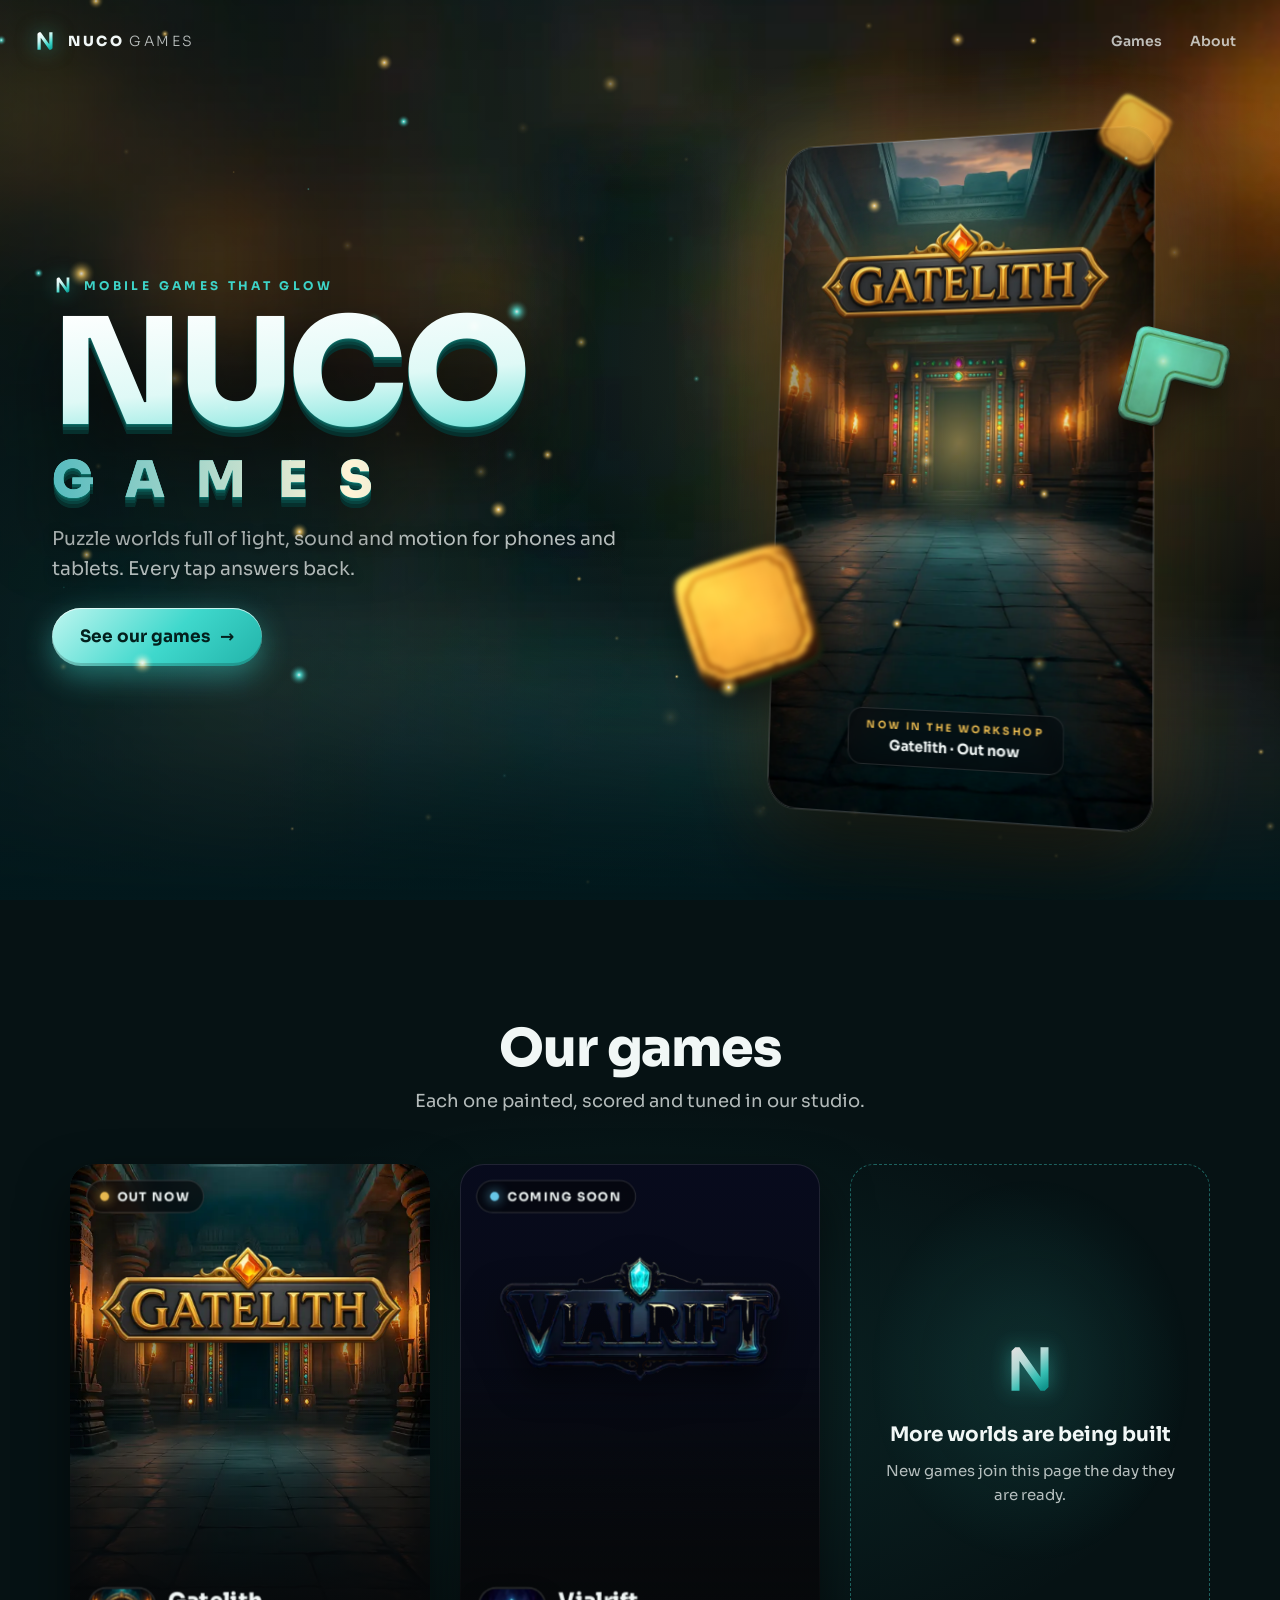
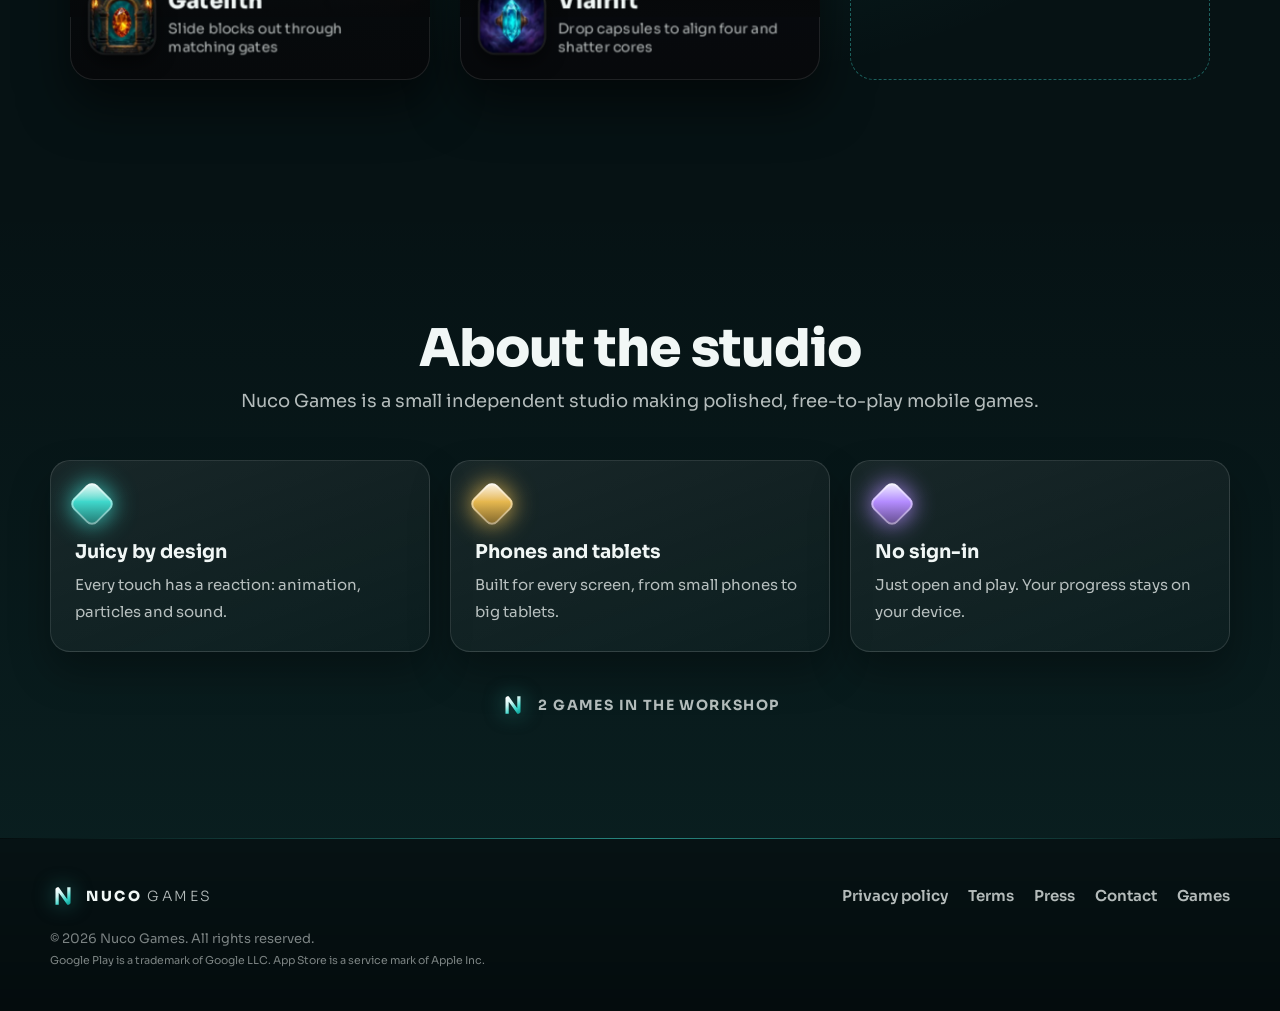
==== commit 2954b97b: "Site 2026-11-24" ====
--- a/index.html
+++ b/index.html
@@ -63,12 +63,21 @@
     <span class="chip live">Out now</span>
     <span class="glare" aria-hidden="true"></span>
   </a>
+</article>
+<article class="card rv" style="--base:#0b0f29;--accent:#67c5e6;--accent2:#5656bf">
+  <a class="card-link" href="/games/vialrift/" data-tilt aria-label="Discover Vialrift">
+    <span class="card-art"><img class="card-bg" src="/a/vialrift-card-77321c9f.webp" alt="Painted scene from Vialrift" width="540" height="680" loading="lazy" decoding="async"></span>
+    <img class="card-logo" src="/a/vialrift-logo-s-43e519c8.webp" width="420" height="202" alt="Vialrift logo" loading="lazy" decoding="async">
+    <span class="card-body"><img class="card-icon" src="/a/vialrift-icon-bd0ce630.webp" alt="Vialrift app icon" width="64" height="64" loading="lazy" decoding="async"><span><strong>Vialrift</strong><em>Drop capsules to align four and shatter cores</em></span></span>
+    <span class="chip">Coming soon</span>
+    <span class="glare" aria-hidden="true"></span>
+  </a>
 </article><div class="card more rv"><span class="more-in"><svg class="mono huge" aria-hidden="true" focusable="false" xmlns="http://www.w3.org/2000/svg" viewBox="0 0 512 512"> <defs> <linearGradient id="ng2" x1="0.22" y1="0" x2="0.78" y2="1"> <stop offset="0"    stop-color="#FFFFFF"/> <stop offset="0.34" stop-color="#CFF7F3"/> <stop offset="0.72" stop-color="#3FD8CC"/> <stop offset="1"    stop-color="#12A79E"/> </linearGradient> </defs> <path fill="url(#ng2)" d=" M 108 430 L 108 112 L 138  82 L 172  82 L 340 320 L 340  82 L 404  82 L 404 400 L 374 430 L 340 430 L 172 192 L 172 430 Z"/> </svg><strong>More worlds are being built</strong><em>New games join this page the day they are ready.</em></span></div></div></div>
 </section>
 <section class="about" id="about">
   <div class="wrap"><h2 class="rv">About the studio</h2><p class="sub rv">Nuco Games is a small independent studio making polished, free-to-play mobile games.</p>
   <ul class="feats"><li class="rv"><span class="fi fi1" aria-hidden="true"></span><strong>Juicy by design</strong><span>Every touch has a reaction: animation, particles and sound.</span></li><li class="rv"><span class="fi fi2" aria-hidden="true"></span><strong>Phones and tablets</strong><span>Built for every screen, from small phones to big tablets.</span></li><li class="rv"><span class="fi fi3" aria-hidden="true"></span><strong>No sign-in</strong><span>Just open and play. Your progress stays on your device.</span></li></ul>
-  <p class="count rv"><svg class="mono" aria-hidden="true" focusable="false" xmlns="http://www.w3.org/2000/svg" viewBox="0 0 512 512"> <defs> <linearGradient id="ng3" x1="0.22" y1="0" x2="0.78" y2="1"> <stop offset="0"    stop-color="#FFFFFF"/> <stop offset="0.34" stop-color="#CFF7F3"/> <stop offset="0.72" stop-color="#3FD8CC"/> <stop offset="1"    stop-color="#12A79E"/> </linearGradient> </defs> <path fill="url(#ng3)" d=" M 108 430 L 108 112 L 138  82 L 172  82 L 340 320 L 340  82 L 404  82 L 404 400 L 374 430 L 340 430 L 172 192 L 172 430 Z"/> </svg>1 game in the workshop</p></div>
+  <p class="count rv"><svg class="mono" aria-hidden="true" focusable="false" xmlns="http://www.w3.org/2000/svg" viewBox="0 0 512 512"> <defs> <linearGradient id="ng3" x1="0.22" y1="0" x2="0.78" y2="1"> <stop offset="0"    stop-color="#FFFFFF"/> <stop offset="0.34" stop-color="#CFF7F3"/> <stop offset="0.72" stop-color="#3FD8CC"/> <stop offset="1"    stop-color="#12A79E"/> </linearGradient> </defs> <path fill="url(#ng3)" d=" M 108 430 L 108 112 L 138  82 L 172  82 L 340 320 L 340  82 L 404  82 L 404 400 L 374 430 L 340 430 L 172 192 L 172 430 Z"/> </svg>2 games in the workshop</p></div>
 </section>
 </main>
 <footer class="foot">
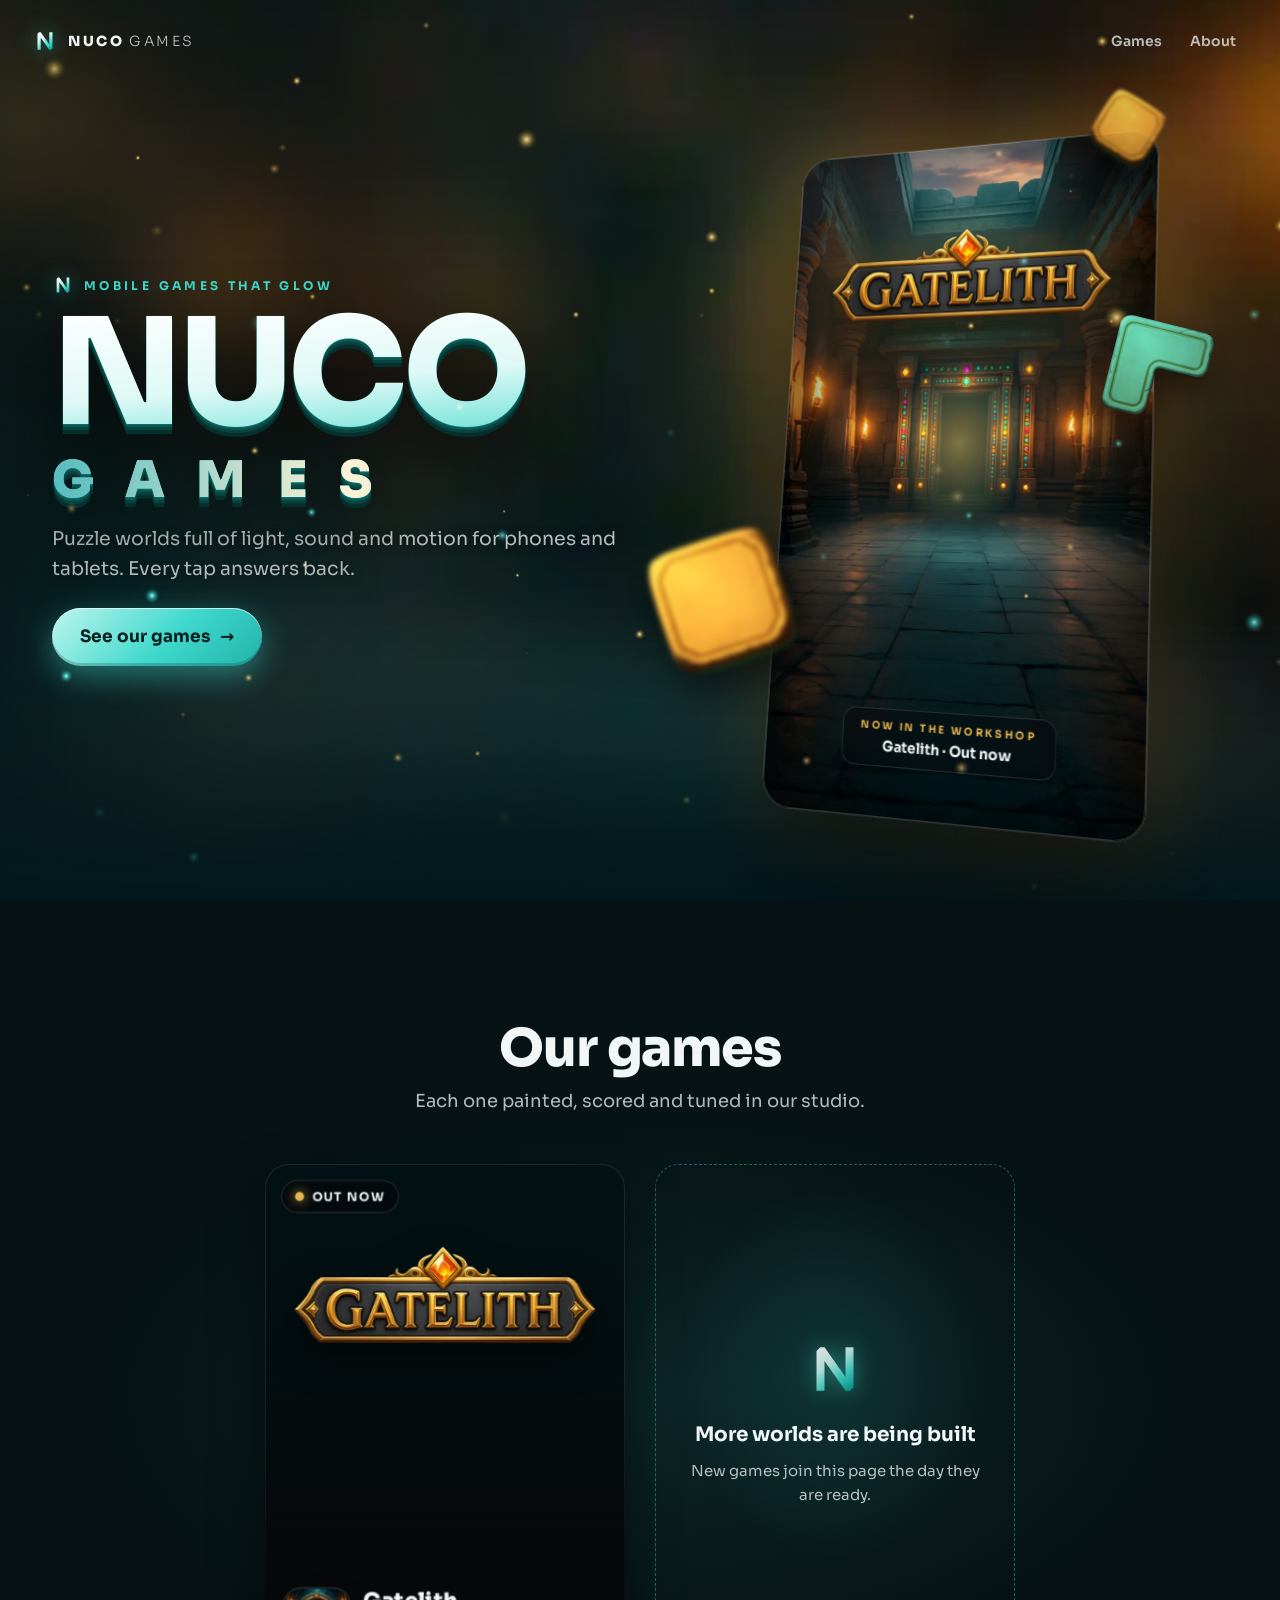
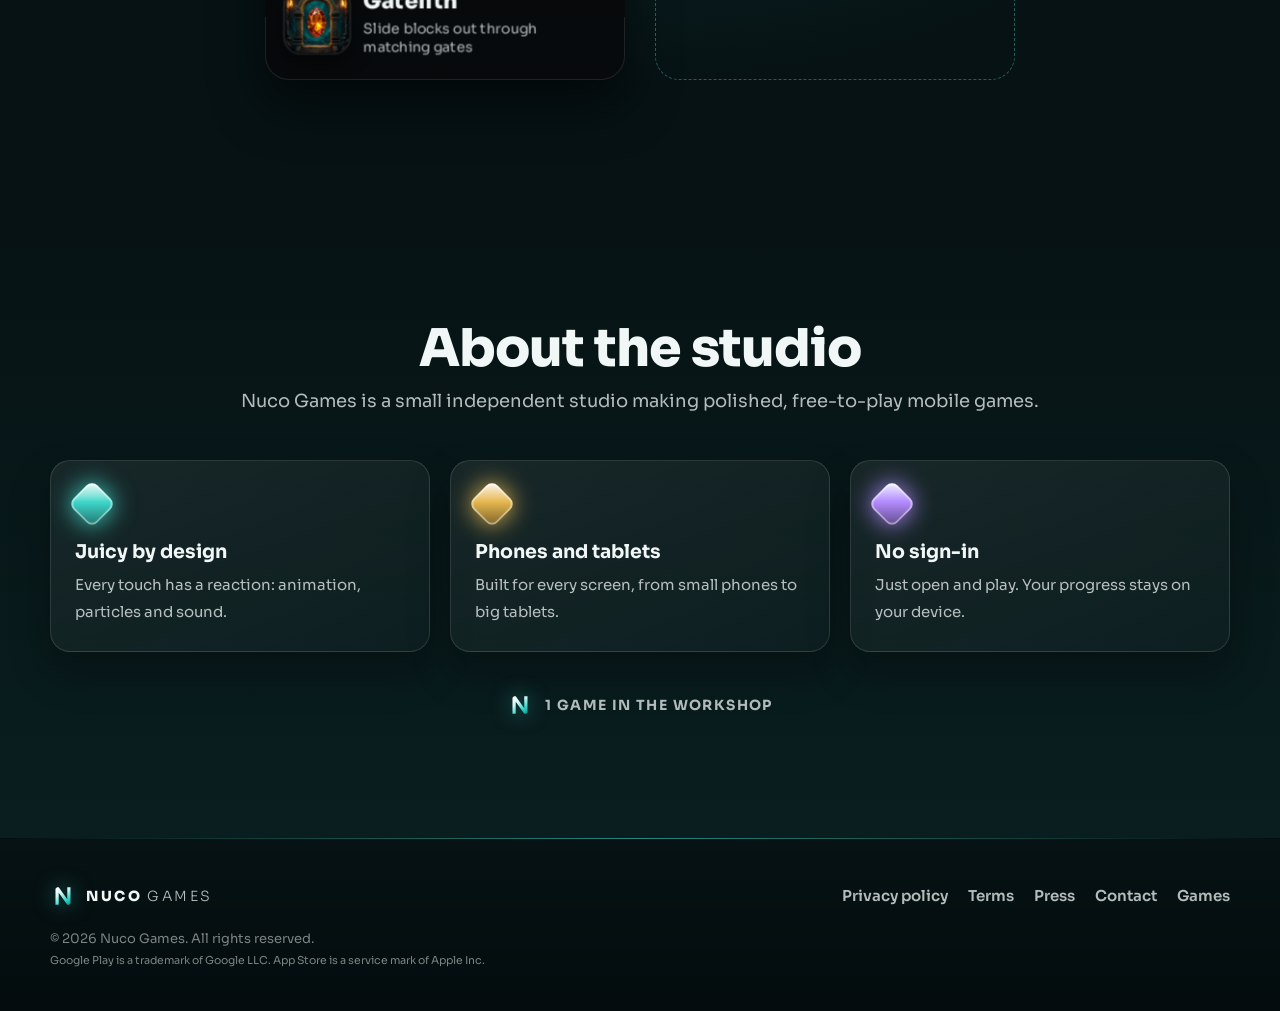
==== commit 16e0c189: "Revert "Site 2026-11-24" This reverts commit 2954b97bc0d06a601c243a5f5666465115851616." ====
--- a/index.html
+++ b/index.html
@@ -63,21 +63,12 @@
     <span class="chip live">Out now</span>
     <span class="glare" aria-hidden="true"></span>
   </a>
-</article>
-<article class="card rv" style="--base:#0b0f29;--accent:#67c5e6;--accent2:#5656bf">
-  <a class="card-link" href="/games/vialrift/" data-tilt aria-label="Discover Vialrift">
-    <span class="card-art"><img class="card-bg" src="/a/vialrift-card-77321c9f.webp" alt="Painted scene from Vialrift" width="540" height="680" loading="lazy" decoding="async"></span>
-    <img class="card-logo" src="/a/vialrift-logo-s-43e519c8.webp" width="420" height="202" alt="Vialrift logo" loading="lazy" decoding="async">
-    <span class="card-body"><img class="card-icon" src="/a/vialrift-icon-bd0ce630.webp" alt="Vialrift app icon" width="64" height="64" loading="lazy" decoding="async"><span><strong>Vialrift</strong><em>Drop capsules to align four and shatter cores</em></span></span>
-    <span class="chip">Coming soon</span>
-    <span class="glare" aria-hidden="true"></span>
-  </a>
 </article><div class="card more rv"><span class="more-in"><svg class="mono huge" aria-hidden="true" focusable="false" xmlns="http://www.w3.org/2000/svg" viewBox="0 0 512 512"> <defs> <linearGradient id="ng2" x1="0.22" y1="0" x2="0.78" y2="1"> <stop offset="0"    stop-color="#FFFFFF"/> <stop offset="0.34" stop-color="#CFF7F3"/> <stop offset="0.72" stop-color="#3FD8CC"/> <stop offset="1"    stop-color="#12A79E"/> </linearGradient> </defs> <path fill="url(#ng2)" d=" M 108 430 L 108 112 L 138  82 L 172  82 L 340 320 L 340  82 L 404  82 L 404 400 L 374 430 L 340 430 L 172 192 L 172 430 Z"/> </svg><strong>More worlds are being built</strong><em>New games join this page the day they are ready.</em></span></div></div></div>
 </section>
 <section class="about" id="about">
   <div class="wrap"><h2 class="rv">About the studio</h2><p class="sub rv">Nuco Games is a small independent studio making polished, free-to-play mobile games.</p>
   <ul class="feats"><li class="rv"><span class="fi fi1" aria-hidden="true"></span><strong>Juicy by design</strong><span>Every touch has a reaction: animation, particles and sound.</span></li><li class="rv"><span class="fi fi2" aria-hidden="true"></span><strong>Phones and tablets</strong><span>Built for every screen, from small phones to big tablets.</span></li><li class="rv"><span class="fi fi3" aria-hidden="true"></span><strong>No sign-in</strong><span>Just open and play. Your progress stays on your device.</span></li></ul>
-  <p class="count rv"><svg class="mono" aria-hidden="true" focusable="false" xmlns="http://www.w3.org/2000/svg" viewBox="0 0 512 512"> <defs> <linearGradient id="ng3" x1="0.22" y1="0" x2="0.78" y2="1"> <stop offset="0"    stop-color="#FFFFFF"/> <stop offset="0.34" stop-color="#CFF7F3"/> <stop offset="0.72" stop-color="#3FD8CC"/> <stop offset="1"    stop-color="#12A79E"/> </linearGradient> </defs> <path fill="url(#ng3)" d=" M 108 430 L 108 112 L 138  82 L 172  82 L 340 320 L 340  82 L 404  82 L 404 400 L 374 430 L 340 430 L 172 192 L 172 430 Z"/> </svg>2 games in the workshop</p></div>
+  <p class="count rv"><svg class="mono" aria-hidden="true" focusable="false" xmlns="http://www.w3.org/2000/svg" viewBox="0 0 512 512"> <defs> <linearGradient id="ng3" x1="0.22" y1="0" x2="0.78" y2="1"> <stop offset="0"    stop-color="#FFFFFF"/> <stop offset="0.34" stop-color="#CFF7F3"/> <stop offset="0.72" stop-color="#3FD8CC"/> <stop offset="1"    stop-color="#12A79E"/> </linearGradient> </defs> <path fill="url(#ng3)" d=" M 108 430 L 108 112 L 138  82 L 172  82 L 340 320 L 340  82 L 404  82 L 404 400 L 374 430 L 340 430 L 172 192 L 172 430 Z"/> </svg>1 game in the workshop</p></div>
 </section>
 </main>
 <footer class="foot">
